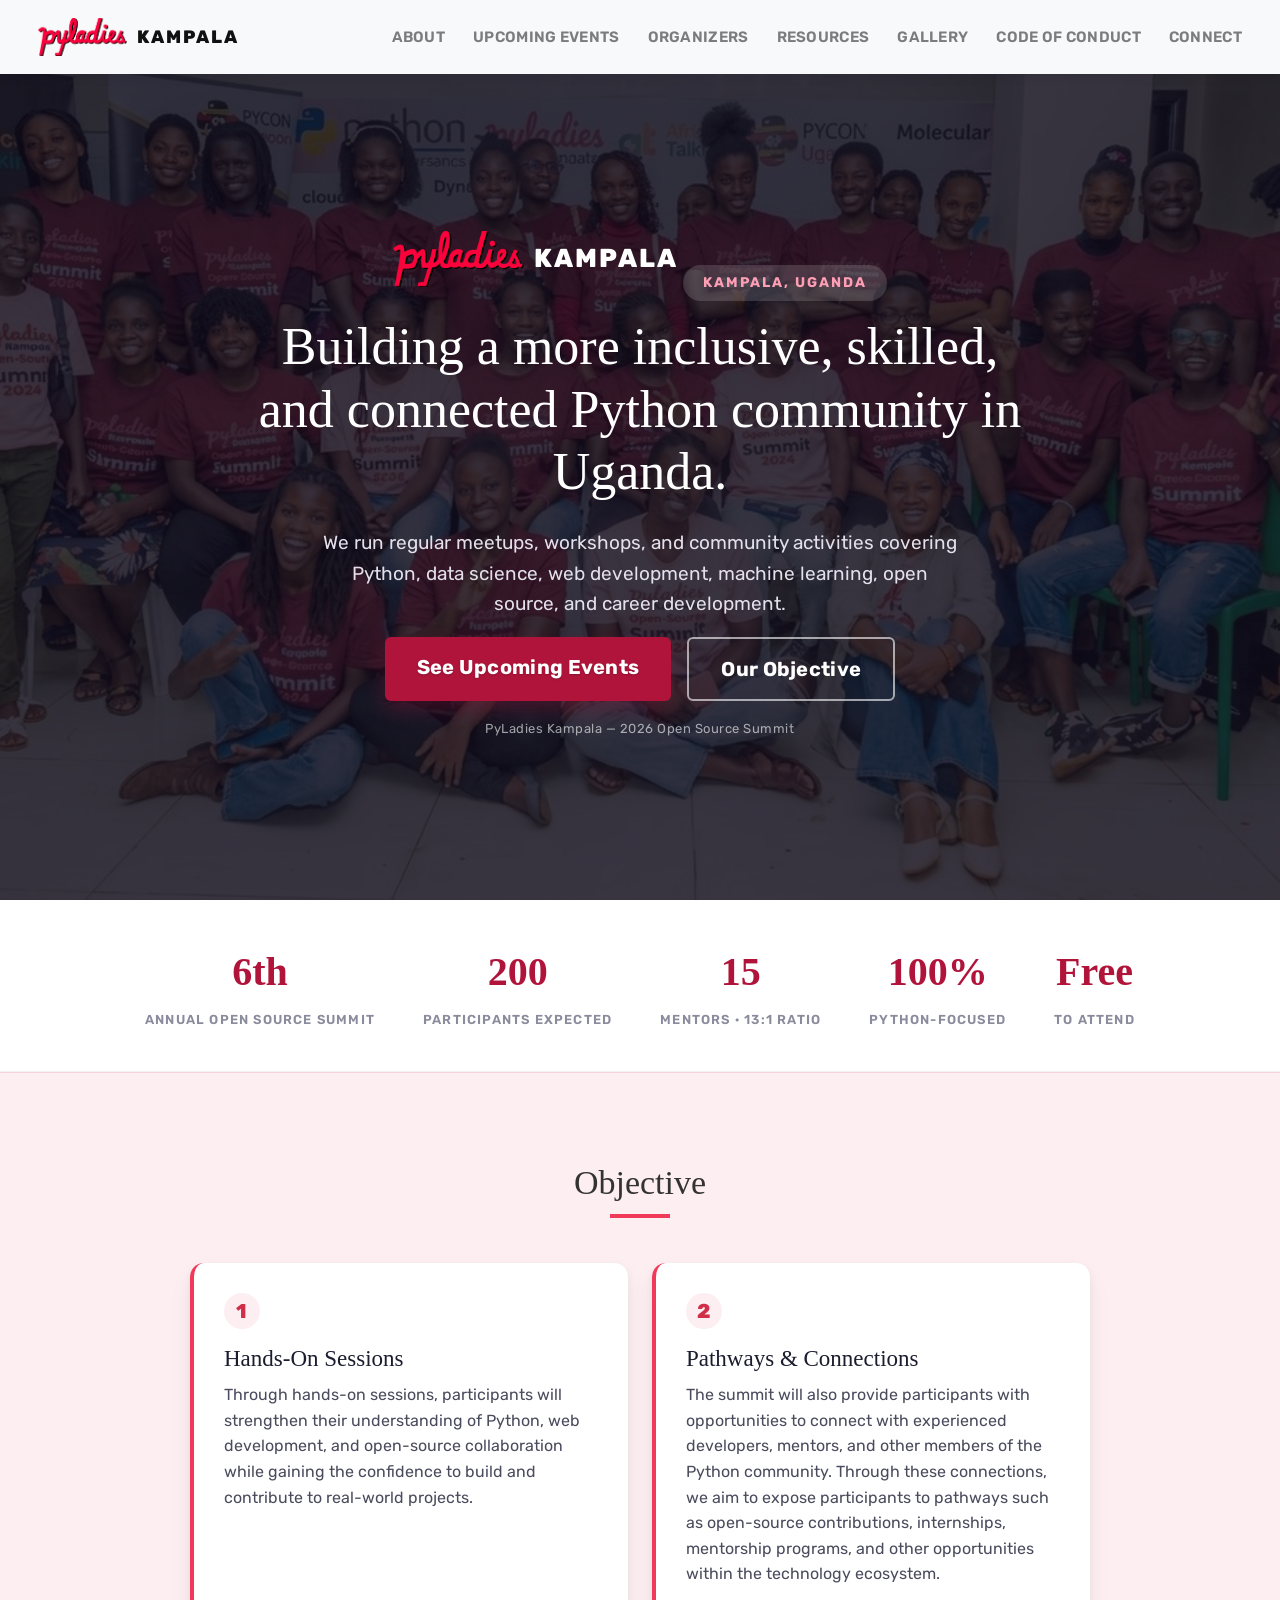
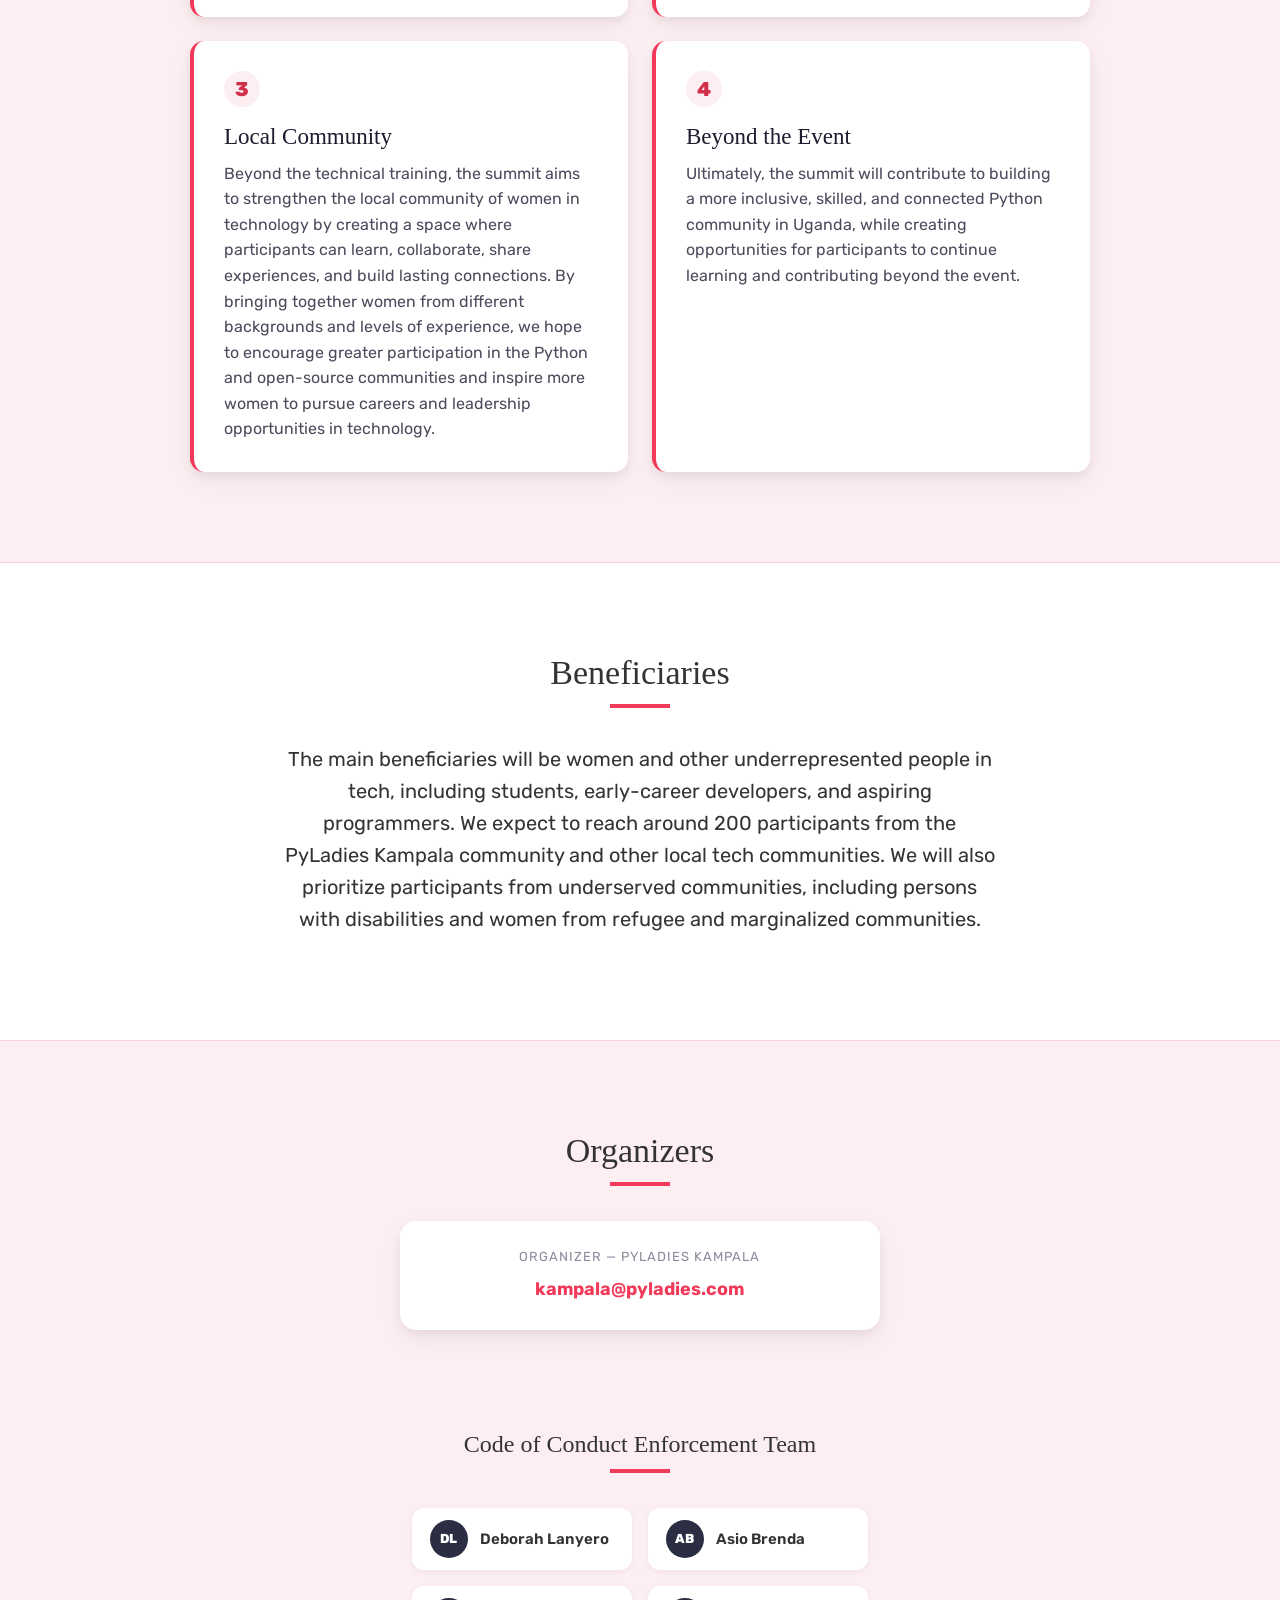
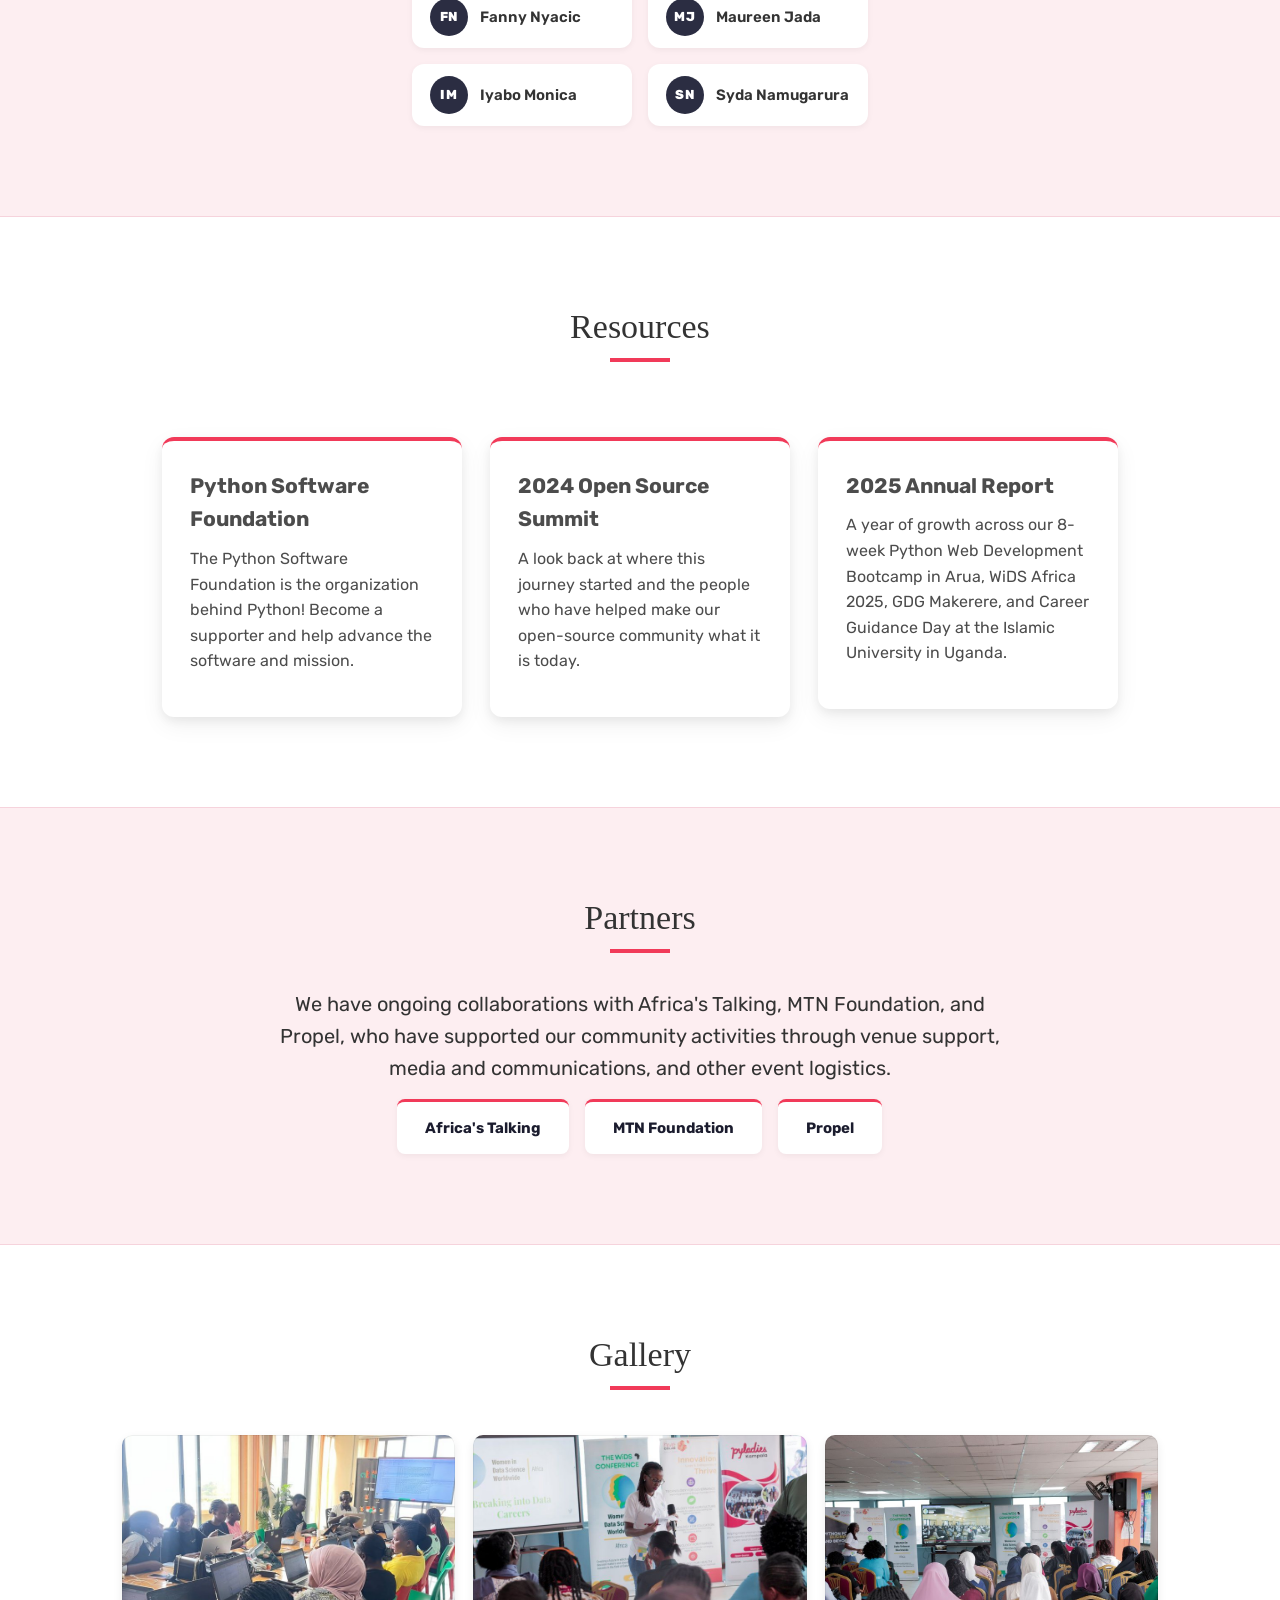
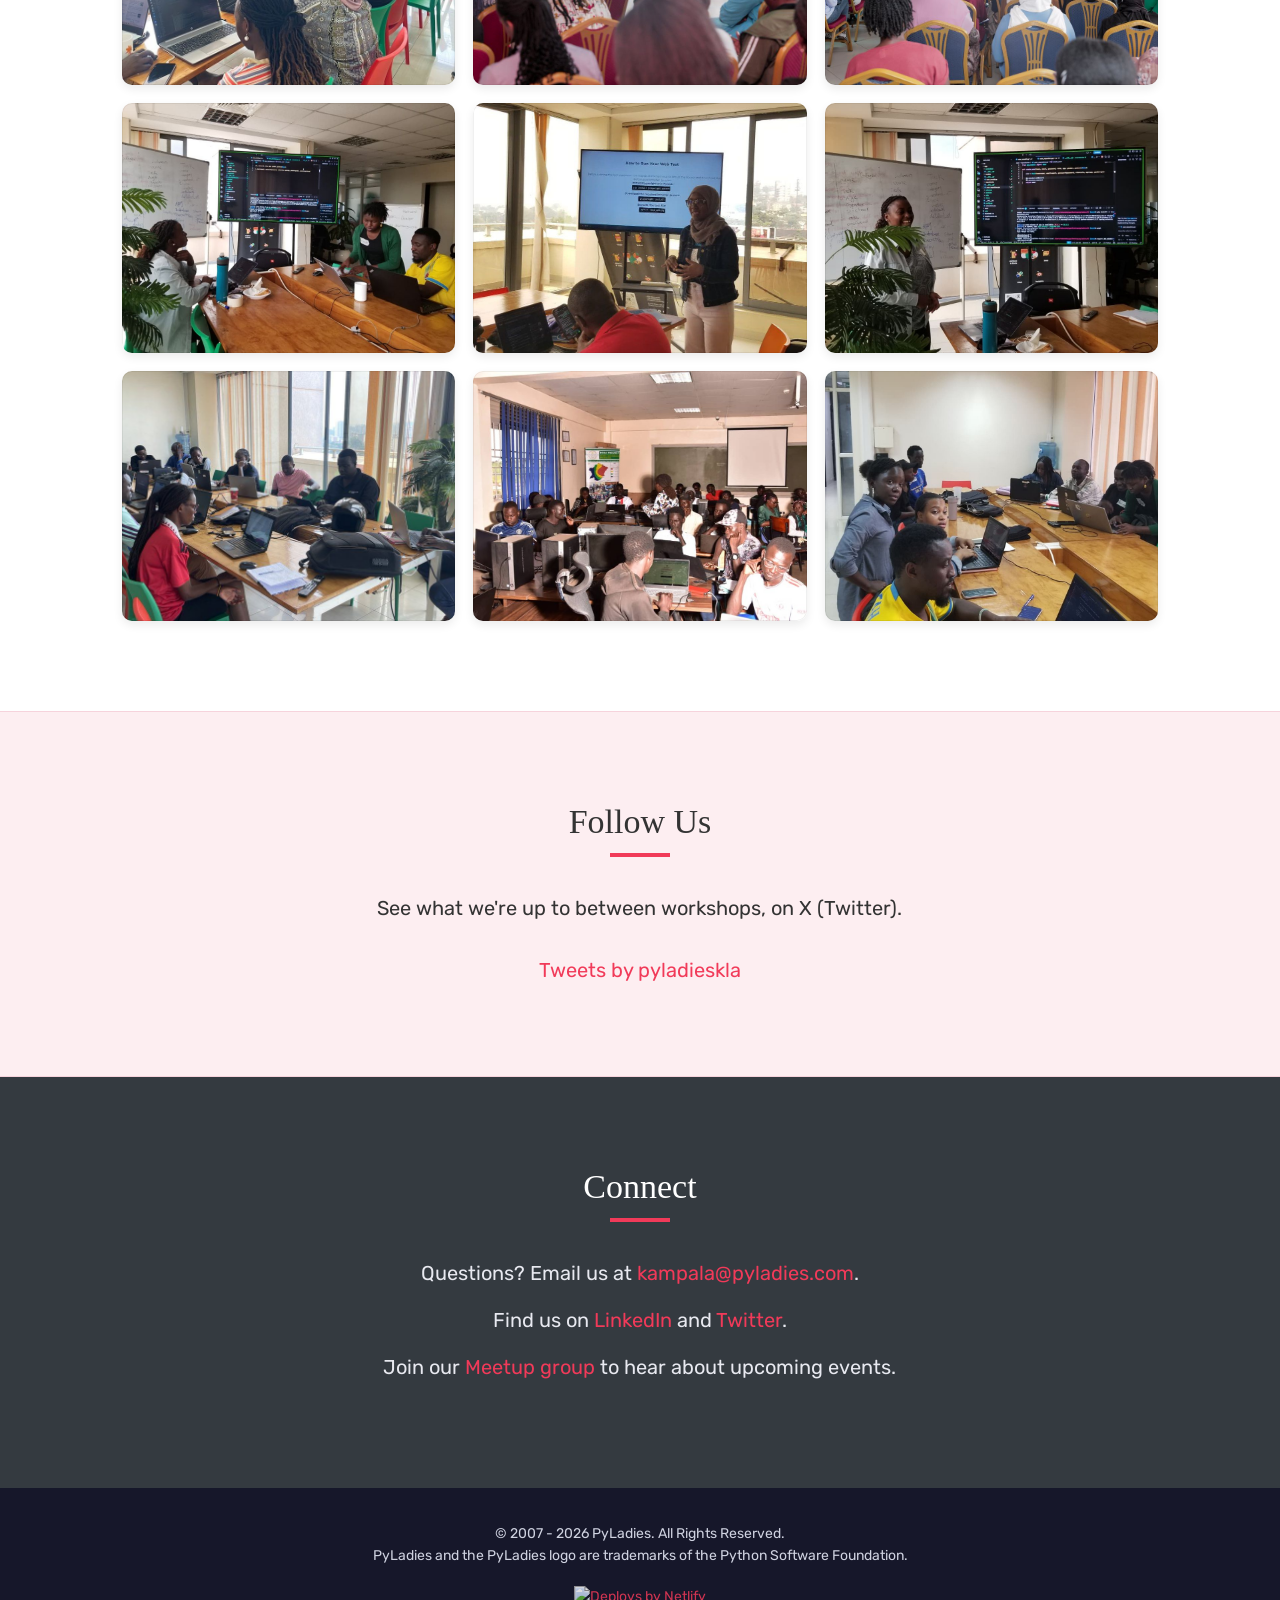
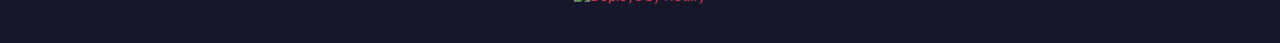
==== index.html @ 70114965 "Initial Commit" ====
<!DOCTYPE html>
<html>
    <head>
        <title>PyLadies Kampala</title>
        <meta name="description" content="PyLadies Kampala">
        <link rel="icon" type="image/png" href="images/pyladies_logo.png">
        <meta charset="utf-8"/>
        <meta http-equiv="Content-Type" content="text/html; charset=utf-8"/>
        <link rel="stylesheet" href="https://maxcdn.bootstrapcdn.com/bootstrap/4.0.0/css/bootstrap.min.css" integrity="sha384-Gn5384xqQ1aoWXA+058RXPxPg6fy4IWvTNh0E263XmFcJlSAwiGgFAW/dAiS6JXm" crossorigin="anonymous">
        <link rel="stylesheet" type="text/css" href="style.css">
        <link href="https://fonts.googleapis.com/css?family=Old+Standard+TT|Rubik|Bitter" rel="stylesheet">
        <link rel="stylesheet" href="https://cdnjs.cloudflare.com/ajax/libs/font-awesome/4.7.0/css/font-awesome.min.css">
        <script>if (window.location.protocol != "https:" && window.location.host.indexOf('pyladies.com') > -1) {
            window.location.protocol = "https";
        }</script>
        <meta name="viewport" content="width=device-width, initial-scale=1.0"/>
    </head>
    <body>
        <nav class="navbar navbar-expand-lg navbar-light bg-light navbar-fixed-top">
            <a class="navbar-brand logo-lockup" href="index.html">
                <img src="images/pyladies_logo.png" alt="PyLadies Logo" class="nav-logo">
                <span class="logo-city">Kampala</span>
            </a>
            <button class="navbar-toggler" type="button" data-toggle="collapse" data-target="#navbarSupportedContent" aria-controls="navbarSupportedContent" aria-expanded="false" aria-label="Toggle navigation">
            <span class="navbar-toggler-icon"></span>
            </button>

            <div class="collapse navbar-collapse" id="navbarSupportedContent">
                <ul class="navbar-nav ml-auto">
                    <li class="nav-item">
                        <a class="nav-link" href="#about">About</a>
                    </li>
                    <li class="nav-item">
                        <a class="nav-link" href="events.html">Upcoming Events</a>
                    </li>
                    <li class="nav-item">
                        <a class="nav-link" href="#organizers">Organizers</a>
                    </li>
                    <li class="nav-item">
                        <a class="nav-link" href="#resources">Resources</a>
                    </li>
                    <li class="nav-item">
                        <a class="nav-link" href="#gallery">Gallery</a>
                    </li>
                    <li class="nav-item">
                        <a class="nav-link" href="code-of-conduct.html">Code of Conduct</a>
                    </li>
                    <li class="nav-item">
                        <a class="nav-link" href="#contact">Connect</a>
                    </li>
                </ul>
            </div>
        </nav>

        <!-- HERO: full-bleed 2024 Summit photo, fills the viewport so it's seen before the next section -->
        <div class="hero hero-photo" id="pyladies">
            <div class="hero-overlay"></div>
            <div class="container-fluid">
                <div class="col-sm-12 col-md-10 offset-md-1">
                    <span class="logo-lockup" style="justify-content:center;">
                        <img src="images/pyladies_logo.png" alt="PyLadies Logo" class="hero-logo">
                        <span class="logo-city">Kampala</span>
                    </span>
                    <p class="eyebrow">Kampala, Uganda</p>
                    <h1>Building a more inclusive, skilled, and connected Python community in Uganda.</h1>
                    <p>
                        We run regular meetups, workshops, and community activities covering
                        Python, data science, web development, machine learning, open source,
                        and career development.
                    </p>
                    <div class="hero-actions">
                        <a href="events.html" class="btn-link-primary">See Upcoming Events</a>
                        <a href="#about" class="btn-link-outline on-dark">Our Objective</a>
                    </div>
                    <p class="hero-caption">PyLadies Kampala &mdash; 2026 Open Source Summit</p>
                </div>
            </div>
        </div>

        <div class="stat-strip reveal">
            <div class="col-sm-12 col-md-10 offset-md-1">
                <div class="stat-strip-inner">
                    <div class="stat-item">
                        <span class="stat-number">6th</span>
                        <span class="stat-label">Annual Open Source Summit</span>
                    </div>
                    <div class="stat-item">
                        <span class="stat-number">200</span>
                        <span class="stat-label">Participants Expected</span>
                    </div>
                    <div class="stat-item">
                        <span class="stat-number">15</span>
                        <span class="stat-label">Mentors &middot; 13:1 Ratio</span>
                    </div>
                    <div class="stat-item">
                        <span class="stat-number">100%</span>
                        <span class="stat-label">Python-Focused</span>
                    </div>
                    <div class="stat-item">
                        <span class="stat-number">Free</span>
                        <span class="stat-label">To Attend</span>
                    </div>
                </div>
            </div>
        </div>

        <div class="section bg-tint reveal" id="about">
            <div class="col-sm-12 col-md-10 offset-md-1 text-center">
                <h4>Objective</h4>
                <div class="pillar-grid">
                    <div class="pillar">
                        <span class="pillar-index">1</span>
                        <h5>Hands-On Sessions</h5>
                        <p>
                            Through hands-on sessions, participants will strengthen their
                            understanding of Python, web development, and open-source
                            collaboration while gaining the confidence to build and contribute
                            to real-world projects.
                        </p>
                    </div>
                    <div class="pillar">
                        <span class="pillar-index">2</span>
                        <h5>Pathways &amp; Connections</h5>
                        <p>
                            The summit will also provide participants with opportunities to
                            connect with experienced developers, mentors, and other members of
                            the Python community. Through these connections, we aim to expose
                            participants to pathways such as open-source contributions,
                            internships, mentorship programs, and other opportunities within the
                            technology ecosystem.
                        </p>
                    </div>
                    <div class="pillar">
                        <span class="pillar-index">3</span>
                        <h5>Local Community</h5>
                        <p>
                            Beyond the technical training, the summit aims to strengthen the
                            local community of women in technology by creating a space where
                            participants can learn, collaborate, share experiences, and build
                            lasting connections. By bringing together women from different
                            backgrounds and levels of experience, we hope to encourage greater
                            participation in the Python and open-source communities and inspire
                            more women to pursue careers and leadership opportunities in
                            technology.
                        </p>
                    </div>
                    <div class="pillar">
                        <span class="pillar-index">4</span>
                        <h5>Beyond the Event</h5>
                        <p>
                            Ultimately, the summit will contribute to building a more
                            inclusive, skilled, and connected Python community in Uganda, while
                            creating opportunities for participants to continue learning and
                            contributing beyond the event.
                        </p>
                    </div>
                </div>
            </div>
        </div>

        <div class="section bg-white reveal" id="beneficiaries">
            <div class="col-sm-12 col-md-10 offset-md-1 text-center">
                <h4>Beneficiaries</h4>
                <div class="measure">
                    <p>
                        The main beneficiaries will be women and other underrepresented people in
                        tech, including students, early-career developers, and aspiring
                        programmers. We expect to reach around 200 participants from the PyLadies
                        Kampala community and other local tech communities. We will also
                        prioritize participants from underserved communities, including persons
                        with disabilities and women from refugee and marginalized communities.
                    </p>
                </div>
            </div>
        </div>

        <div class="section bg-tint reveal" id="organizers">
            <div class="col-sm-12 col-md-10 offset-md-1 text-center">
                <h4>Organizers</h4>

                <div class="organizer-spotlight organizer-spotlight-simple">
                    <div>
                        <p class="org-role">Organizer &mdash; PyLadies Kampala</p>
                        <p class="org-contact"><a href="mailto:kampala@pyladies.com">kampala@pyladies.com</a></p>
                    </div>
                </div>

                <h4 class="team-heading">Code of Conduct Enforcement Team</h4>
                <div class="team-grid">
                    <div class="team-chip"><span class="avatar-circle">DL</span> Deborah Lanyero</div>
                    <div class="team-chip"><span class="avatar-circle">AB</span> Asio Brenda</div>
                    <div class="team-chip"><span class="avatar-circle">FN</span> Fanny Nyacic</div>
                    <div class="team-chip"><span class="avatar-circle">MJ</span> Maureen Jada</div>
                    <div class="team-chip"><span class="avatar-circle">IM</span> Iyabo Monica</div>
                    <div class="team-chip"><span class="avatar-circle">SN</span> Syda Namugarura</div>
                </div>
            </div>
        </div>

        <div class="section bg-white reveal" id="resources">
            <div class="col-sm-12 col-md-10 offset-md-1 text-center">
                <h4>Resources</h4>
                <div class="resource-container">
                    <a href="https://www.python.org/psf/" target="_blank" class="resource-link">
                        <div class="resource">
                            <p class="resource-title">Python Software Foundation</p>
                            <p>
                                The Python Software Foundation is the organization behind Python!
                                Become a supporter and help advance the software and mission.
                            </p>
                        </div>
                    </a>
                    <a href="https://medium.com/@asiobrenda01/pyladies-kampala-annual-report-2024-d991b82a5409" target="_blank" class="resource-link">
                        <div class="resource">
                            <p class="resource-title">2024 Open Source Summit</p>
                            <p>
                                A look back at where this journey started and the people who
                                have helped make our open-source community what it is today.
                            </p>
                        </div>
                    </a>
                    <a href="https://medium.com/@asiobrenda01/pyladies-kampala-annual-report-2025-c7135351f111" target="_blank" class="resource-link">
                        <div class="resource">
                            <p class="resource-title">2025 Annual Report</p>
                            <p>
                                A year of growth across our 8-week Python Web Development
                                Bootcamp in Arua, WiDS Africa 2025, GDG Makerere, and Career
                                Guidance Day at the Islamic University in Uganda.
                            </p>
                        </div>
                    </a>
                </div>
            </div>
        </div>

        <div class="section bg-tint reveal" id="partners">
            <div class="col-sm-12 col-md-10 offset-md-1 text-center">
                <h4>Partners</h4>
                <div class="measure">
                    <p>
                        We have ongoing collaborations with Africa's Talking, MTN Foundation,
                        and Propel, who have supported our community activities through venue
                        support, media and communications, and other event logistics.
                    </p>
                </div>
                <div class="team-grid">
                    <div class="team-chip partner-chip">Africa's Talking</div>
                    <div class="team-chip partner-chip">MTN Foundation</div>
                    <div class="team-chip partner-chip">Propel</div>
                </div>
            </div>
        </div>

        <div class="section bg-white reveal" id="gallery">
            <div class="col-sm-12 col-md-10 offset-md-1 text-center">
                <h4>Gallery</h4>
                <div class="photo-grid">
                    <a class="photo-grid-item" href="images/gallery/gallery-01.jpg" target="_blank">
                        <img src="images/gallery/gallery-01.jpg" alt="PyLadies Kampala members coding together at a summit table" loading="lazy">
                    </a>
                    <a class="photo-grid-item" href="images/gallery/gallery-08.jpg" target="_blank">
                        <img src="images/gallery/gallery-08.jpg" alt="A PyLadies Kampala speaker presenting at the Women in Data Science (WiDS) conference" loading="lazy">
                    </a>
                    <a class="photo-grid-item" href="images/gallery/gallery-06.jpg" target="_blank">
                        <img src="images/gallery/gallery-06.jpg" alt="PyLadies Kampala members at a conference session, PyCon Uganda banner visible" loading="lazy">
                    </a>
                    <a class="photo-grid-item" href="images/gallery/gallery-03.jpg" target="_blank">
                        <img src="images/gallery/gallery-03.jpg" alt="A mentor guiding participants through a coding session" loading="lazy">
                    </a>
                    <a class="photo-grid-item" href="images/gallery/gallery-07.jpg" target="_blank">
                        <img src="images/gallery/gallery-07.jpg" alt="A facilitator presenting a web testing tutorial" loading="lazy">
                    </a>
                    <a class="photo-grid-item" href="images/gallery/gallery-04.jpg" target="_blank">
                        <img src="images/gallery/gallery-04.jpg" alt="A speaker presenting to a summit group, Africa's Talking banner visible" loading="lazy">
                    </a>
                    <a class="photo-grid-item" href="images/gallery/gallery-02.jpg" target="_blank">
                        <img src="images/gallery/gallery-02.jpg" alt="PyLadies Kampala members and mentors around a laptop discussion table" loading="lazy">
                    </a>
                    <a class="photo-grid-item" href="images/gallery/gallery-09.jpg" target="_blank">
                        <img src="images/gallery/gallery-09.jpg" alt="Participants at computer workstations during a training session" loading="lazy">
                    </a>
                    <a class="photo-grid-item" href="images/gallery/gallery-05.jpg" target="_blank">
                        <img src="images/gallery/gallery-05.jpg" alt="PyLadies Kampala members working together in a training room" loading="lazy">
                    </a>
                </div>
            </div>
        </div>

        <div class="section bg-tint reveal" id="follow">
            <div class="col-sm-12 col-md-10 offset-md-1 text-center">
                <h4>Follow Us</h4>
                <div class="measure">
                    <p>See what we're up to between workshops, on X (Twitter).</p>
                </div>
                <div class="twitter-embed">
                    <a class="twitter-timeline" data-height="500" data-theme="light" data-chrome="noheader nofooter noborders transparent" href="https://twitter.com/pyladieskla?ref_src=twsrc%5Etfw">Tweets by pyladieskla</a>
                    <script async src="https://platform.twitter.com/widgets.js" charset="utf-8"></script>
                </div>
            </div>
        </div>

        <div class="section bg-dark reveal" id="contact">
            <div class="col-sm-12 col-md-10 offset-md-1 text-center">
                <h4>Connect</h4>
                <p>
                    Questions? Email us at
                    <a href="mailto:kampala@pyladies.com">kampala@pyladies.com</a>.
                </p>
                <p>
                    Find us on <a href="https://www.linkedin.com/company/pyladies-kampala/" target="_blank">LinkedIn</a>
                    and <a href="https://twitter.com/pyladieskla" target="_blank">Twitter</a>.
                </p>
                <p>
                    Join our <a href="http://www.meetup.com/pyladieskampala" target="_blank">Meetup group</a>
                    to hear about upcoming events.
                </p>
            </div>
        </div>

        <footer class="site-footer">
            <p>
                &copy; 2007 - 2026 PyLadies. All Rights Reserved.<br>
                PyLadies and the PyLadies logo are trademarks of the Python Software Foundation.
            </p>
            <p class="netlify-badge">
                <a href="https://www.netlify.com"><img src="https://www.netlify.com/img/global/badges/netlify-light.svg" alt="Deploys by Netlify" width="100" height="35"></a>
            </p>
        </footer>

        <button id="back-to-top" class="back-to-top" aria-label="Back to top" type="button">
            <svg viewBox="0 0 24 24" fill="none" stroke="currentColor" stroke-width="2.5" stroke-linecap="round" stroke-linejoin="round"><path d="M12 19V5M5 12l7-7 7 7"/></svg>
        </button>
    </body>
    <script src="https://code.jquery.com/jquery-3.3.1.slim.min.js" integrity="sha384-q8i/X+965DzO0rT7abK41JStQIAqVgRVzpbzo5smXKp4YfRvH+8abtTE1Pi6jizo" crossorigin="anonymous"></script>
    <script src="https://stackpath.bootstrapcdn.com/bootstrap/4.1.3/js/bootstrap.min.js" integrity="sha384-ChfqqxuZUCnJSK3+MXmPNIyE6ZbWh2IMqE241rYiqJxyMiZ6OW/JmZQ5stwEULTy" crossorigin="anonymous"></script>
    <script>
        if ('IntersectionObserver' in window) {
            var observer = new IntersectionObserver(function (entries) {
                entries.forEach(function (entry) {
                    if (entry.isIntersecting) {
                        entry.target.classList.add('is-visible');
                        observer.unobserve(entry.target);
                    }
                });
            }, { threshold: 0.15 });
            document.querySelectorAll('.reveal').forEach(function (el) {
                observer.observe(el);
            });
        } else {
            document.querySelectorAll('.reveal').forEach(function (el) {
                el.classList.add('is-visible');
            });
        }

        // Hero starts dark (focus on the words), then brightens as you scroll
        // through it, revealing the photo before the next section takes over.
        (function () {
            var hero = document.querySelector('.hero-photo');
            var overlay = document.querySelector('.hero-overlay');
            if (!hero || !overlay) return;
            var MAX_ALPHA = 0.82;
            var MIN_ALPHA = 0.35;
            var ticking = false;
            function update() {
                var heroHeight = hero.offsetHeight;
                // The photo (background-attachment: fixed) stays visible for
                // the whole time this section is in the viewport - i.e. the
                // full scroll from 0 to heroHeight. Brighten continuously
                // across that entire range, so it's still darkening/focused
                // while the words scroll past, and fully bright by the
                // moment the next section covers it.
                var progress = Math.min(Math.max(window.scrollY / heroHeight, 0), 1);
                var alpha = MAX_ALPHA - progress * (MAX_ALPHA - MIN_ALPHA);
                overlay.style.backgroundColor = 'rgba(15,10,26,' + alpha + ')';
                ticking = false;
            }
            window.addEventListener('scroll', function () {
                if (!ticking) {
                    window.requestAnimationFrame(update);
                    ticking = true;
                }
            }, { passive: true });
            update();
        })();

        // Back to top button - appears after scrolling past one screen height
        (function () {
            var btn = document.getElementById('back-to-top');
            if (!btn) return;
            var ticking = false;
            function update() {
                if (window.scrollY > window.innerHeight * 0.6) {
                    btn.classList.add('is-visible');
                } else {
                    btn.classList.remove('is-visible');
                }
                ticking = false;
            }
            window.addEventListener('scroll', function () {
                if (!ticking) {
                    window.requestAnimationFrame(update);
                    ticking = true;
                }
            }, { passive: true });
            btn.addEventListener('click', function () {
                window.scrollTo({ top: 0, behavior: 'smooth' });
            });
            update();
        })();
    </script>
</html>
---- style.css ----
@charset "UTF-8";

*{
	margin:0;
	padding:0;
	border:0;
	box-sizing: border-box;
}

body{
	background-color: #fff;
	color: #333;
	font-family: 'Rubik', sans-serif;
	font-size: 20px;
	line-height: 1.6;
	padding-top: 70px;
	-webkit-font-smoothing: antialiased;
}

a, a:visited {
	color: #f13a59;
	text-decoration: none;
}

a:hover {
	text-decoration: underline;
}

h1, h2, h3, h4, h5, h6 {
	margin: 0 0 25px 0;
	font-family: 'Old Standard TT', serif;
	line-height: 1.2;
}

h1 {
	font-size: 52px;
}

h4 {
	font-size: 34px;
	position: relative;
	display: inline-block;
	padding-bottom: 14px;
	margin-bottom: 35px;
}

/* pink accent underline beneath every section heading */
h4::after {
	content: "";
	position: absolute;
	left: 50%;
	bottom: 0;
	transform: translateX(-50%);
	width: 60px;
	height: 4px;
	background-color: #f13a59;
}

.row {
	margin-top: 0;
	margin-bottom: 0;
}

p {
	margin-bottom: 15px;
}

.measure {
	max-width: 720px;
	margin-left: auto;
	margin-right: auto;
}

/* --- logo lockup ------------- */
.logo-lockup {
	display: inline-flex;
	align-items: center;
	gap: 10px;
}

.logo-city {
	font-family: 'Rubik', sans-serif;
	font-weight: 800;
	letter-spacing: 2px;
	text-transform: uppercase;
	color: #111;
}

.nav-logo {
	height: 38px;
	width: auto;
}

.navbar .logo-city {
	font-size: 18px;
	color: #111;
}

.hero-logo {
	height: 56px;
	width: auto;
}

.hero .logo-city {
	font-size: 26px;
	color: #111;
}

/* --- navbar ------------- */

.navbar {
	position: fixed;
	top: 0;
	width: 100%;
	z-index: 10;
	box-shadow: 0 2px 12px rgba(0,0,0,0.08);
}

nav.navbar {
	background-color: #ffffff;
	padding: 10px 24px;
}

.navbar a {
	font-size: 15px;
	font-weight: 600;
	letter-spacing: 0.3px;
	color: #4a4b5c;
	text-transform: uppercase;
	padding: 8px 14px !important;
	transition: color 0.15s ease;
}

.navbar a:hover {
	color: #f13a59;
	text-decoration: none;
}

.navbar-toggler {
	border-color: rgba(0,0,0,0.15);
}

.navbar-toggler-icon {
	background-image: url("data:image/svg+xml,%3csvg xmlns='http://www.w3.org/2000/svg' viewBox='0 0 30 30'%3e%3cpath stroke='rgba(20,20,30,0.8)' stroke-width='2' stroke-linecap='round' stroke-miterlimit='10' d='M4 7h22M4 15h22M4 23h22'/%3e%3c/svg%3e");
}

.nav-item:hover {
	cursor: pointer;
}

/* --- section rhythm ------------- */
.section {
	padding-top: 90px;
	padding-bottom: 90px;
}

.bg-white   { background-color: #ffffff; }
.bg-tint    { background-color: #fdeef1; border-top: 1px solid #f6d3dc; border-bottom: 1px solid #f6d3dc; }
.bg-soft    { background-color: #f6f6fb; border-top: 1px solid #ececf4; border-bottom: 1px solid #ececf4; }
.bg-dark    { background-color: #2B2D42; color: #e8e9f0; }
.bg-dark h4 { color: #ffffff; }

/* legacy alias kept for existing markup */
.pink { background-color: #fdeef1; border-top: 1px solid #f6d3dc; border-bottom: 1px solid #f6d3dc; }

/* --- hero: base (light) variant, used by events.html --- */
.hero {
	position: relative;
	min-height: 460px;
	display: flex;
	align-items: center;
	background-color: #fdeef1;
	border-bottom: 1px solid #f6d3dc;
	color: #1b1c2e;
	padding: 56px 0 40px;
	text-align: center;
}

.hero .logo-city { color: #111; }

.hero p {
	color: #4a4b5c;
	font-size: 19px;
	max-width: 640px;
	margin-left: auto;
	margin-right: auto;
}

.hero h1 {
	color: #111;
	max-width: 780px;
	margin-left: auto;
	margin-right: auto;
}

/* eyebrow rendered as a pill badge, with room to breathe below the logo */
.hero .eyebrow {
	display: inline-block;
	text-transform: uppercase;
	letter-spacing: 2px;
	font-size: 14px;
	font-weight: 700;
	padding: 7px 20px;
	border-radius: 999px;
	background: rgba(241,58,89,0.1);
	color: #d12e4a;
	margin-top: 24px;
	margin-bottom: 15px;
}

.hero .hero-caption {
	margin-top: 18px;
	font-size: 13px;
	letter-spacing: 0.5px;
	color: #8a8b9c;
}

/* --- hero: full-bleed photo variant, used by index.html only --- */
.hero-photo {
	/* the fixed nav adds 70px above via body's padding-top, so a plain
	   100vh here pushes the hero's own bottom 70px past one screen's worth
	   of scroll - subtract it so hero + nav together equal exactly 100vh */
	min-height: calc(100vh - 70px);
	background-color: #1b1c2e;
	background-image: url('images/summit-2024.jpg');
	background-size: cover;
	background-position: center 28%;
	/* fixed: the photo stays visually anchored while the text scrolls over
	   it, instead of the whole hero moving as one slab. It only disappears
	   once this box has fully scrolled past - right when the next section
	   takes over. (Falls back to normal scroll on iOS Safari, which doesn't
	   support fixed backgrounds - degrades gracefully either way.) */
	background-attachment: fixed;
	color: #fff;
	border-bottom: none;
}

/* Safety net for short viewports (laptops with browser chrome, landscape
   phones, etc.) - the hero's content + padding can otherwise add up to
   more than 100vh, growing the box past the viewport and pushing the CTA
   buttons below the fold where they're unreachable without scrolling. */
@media (max-height: 800px) {
	.hero-photo {
		padding-top: 20px;
		padding-bottom: 10px;
	}

	.hero-photo h1 {
		font-size: 36px;
		margin-bottom: 14px;
	}

	.hero-photo .eyebrow {
		margin-top: 14px;
		margin-bottom: 10px;
	}

	.hero-photo p {
		font-size: 16px;
		margin-bottom: 8px;
	}

	.hero-photo .hero-actions {
		margin-top: 12px;
	}

	.hero-photo .hero-caption {
		margin-top: 10px;
	}
}

/* real element (not ::before) so scroll JS can animate its darkness */
.hero-overlay {
	position: absolute;
	inset: 0;
	background-color: rgba(15,10,26,0.82);
	transition: background-color 0.1s linear;
}

.hero-photo > .container-fluid {
	position: relative;
	z-index: 1;
}

.hero-photo .logo-city { color: #fff; }
.hero-photo h1 { color: #fff; }
.hero-photo p { color: #e3e0ec; }

.hero-photo .eyebrow {
	background: rgba(255,255,255,0.15);
	color: #ff9fb6;
}

.hero-photo .hero-caption {
	color: rgba(255,255,255,0.6);
}

.hero-photo-frame {
	width: 100%;
	max-width: 480px;
	margin: 0 auto;
	border-radius: 16px;
	overflow: hidden;
	box-shadow: 0 20px 45px rgba(27,28,46,0.18);
	border: 4px solid #ffffff;
}

.hero-photo-frame img {
	display: block;
	width: 100%;
	height: auto;
}

.hero-actions {
	display: flex;
	flex-wrap: wrap;
	gap: 16px;
	justify-content: center;
	margin-top: 18px;
}

@media (max-width: 700px) {
	.hero-photo {
		background-position: center 20%;
	}
}

/* --- links & buttons ------------- */
.btn-link-primary, .btn-link-outline {
	display: inline-block;
	padding: 14px 32px;
	font-weight: 700;
	border-radius: 6px;
	transition: transform 0.15s ease, box-shadow 0.15s ease, background-color 0.15s ease;
	letter-spacing: 0.3px;
}

/* :visited is included explicitly everywhere below - a plain ".btn-link-*"
   class rule loses to the global "a:visited { color }" rule once a link has
   been visited, since a:visited (element + pseudo-class) out-specifies a
   single class selector. Without this, buttons silently turn pink-on-pink
   after being clicked once. */
.btn-link-primary,
.btn-link-primary:visited {
	background-color: #b0143a;
	color: #ffffff;
	text-shadow: 0 1px 2px rgba(0,0,0,0.2);
	box-shadow: 0 8px 20px rgba(176,20,58,0.3);
}

.btn-link-primary:hover,
.btn-link-primary:visited:hover {
	background-color: #8f0f30;
	color: #fff;
	text-decoration: none;
	transform: translateY(-2px);
	box-shadow: 0 12px 24px rgba(176,20,58,0.4);
}

.btn-link-outline,
.btn-link-outline:visited {
	background-color: transparent;
	color: #1b1c2e;
	border: 2px solid #1b1c2e !important;
}

.btn-link-outline:hover,
.btn-link-outline:visited:hover {
	background-color: #1b1c2e;
	color: #fff;
	text-decoration: none;
	transform: translateY(-2px);
}

/* variant for use on dark section backgrounds */
.btn-link-outline.on-dark,
.btn-link-outline.on-dark:visited {
	color: #fff;
	border-color: rgba(255,255,255,0.6) !important;
}

.btn-link-outline.on-dark:hover,
.btn-link-outline.on-dark:visited:hover {
	background-color: rgba(255,255,255,0.12);
	color: #fff;
}

/* --- plain lists (organizers, who can attend, etc.) --- */
.plain-list {
	list-style: none;
	display: inline-block;
	text-align: left;
	margin: 0 auto 15px;
}

.plain-list li {
	margin-bottom: 8px;
	padding-left: 22px;
	position: relative;
}

.plain-list li::before {
	content: "";
	position: absolute;
	left: 0;
	top: 12px;
	width: 8px;
	height: 8px;
	background-color: #f13a59;
	border-radius: 50%;
}

.team-heading {
	font-size: 24px;
	margin-top: 45px;
}

/* --- objective pillar grid ----------- */
.pillar-grid {
	display: grid;
	grid-template-columns: 1fr;
	gap: 24px;
	margin-top: 10px;
	text-align: left;
	max-width: 900px;
	margin-left: auto;
	margin-right: auto;
}

@media (min-width: 700px) {
	.pillar-grid {
		grid-template-columns: 1fr 1fr;
	}
}

.pillar {
	background: #ffffff;
	border-radius: 14px;
	padding: 30px;
	box-shadow: 0 4px 10px rgba(0,0,0,0.05), 0 10px 24px rgba(0,0,0,0.05);
	border-left: 4px solid #f13a59;
}

.pillar-index {
	display: inline-flex;
	align-items: center;
	justify-content: center;
	width: 36px;
	height: 36px;
	border-radius: 50%;
	background: #fdeef1;
	color: #d12e4a;
	font-weight: 800;
	font-family: 'Rubik', sans-serif;
	margin-bottom: 16px;
}

.pillar h5 {
	font-family: 'Old Standard TT', serif;
	font-size: 23px;
	margin-bottom: 10px;
	color: #1b1c2e;
}

.pillar p {
	color: #4a4b5c;
	font-size: 16px;
	margin-bottom: 0;
}

/* --- organizer spotlight & team grid ----------- */
.avatar-circle {
	flex: 0 0 auto;
	width: 60px;
	height: 60px;
	border-radius: 50%;
	background: #f13a59;
	color: #fff;
	display: flex;
	align-items: center;
	justify-content: center;
	font-weight: 800;
	font-size: 20px;
	letter-spacing: 0.5px;
}

.organizer-spotlight {
	display: flex;
	align-items: center;
	gap: 22px;
	background: #ffffff;
	border-radius: 16px;
	padding: 26px 30px;
	max-width: 480px;
	margin: 0 auto 55px;
	box-shadow: 0 4px 10px rgba(0,0,0,0.05), 0 10px 24px rgba(0,0,0,0.05);
	text-align: left;
}

.organizer-spotlight .org-role {
	font-size: 13px;
	color: #8a8b9c;
	text-transform: uppercase;
	letter-spacing: 1px;
	margin-bottom: 4px;
}

.organizer-spotlight .org-name {
	font-weight: 800;
	font-size: 21px;
	color: #1b1c2e;
	margin-bottom: 4px;
}

.organizer-spotlight .org-contact {
	font-size: 15px;
	margin-bottom: 0;
}

/* role + email only, no name/avatar */
.organizer-spotlight-simple {
	justify-content: center;
	text-align: center;
}

.organizer-spotlight-simple .org-role {
	margin-bottom: 8px;
}

.organizer-spotlight-simple .org-contact {
	font-size: 18px;
	font-weight: 700;
}

.team-grid {
	display: flex;
	flex-wrap: wrap;
	justify-content: center;
	gap: 16px;
	max-width: 680px;
	margin: 0 auto;
}

.team-chip {
	display: flex;
	align-items: center;
	gap: 12px;
	background: #ffffff;
	border-radius: 12px;
	padding: 12px 18px;
	width: 220px;
	box-shadow: 0 2px 6px rgba(0,0,0,0.05);
	text-align: left;
	font-size: 15px;
	font-weight: 600;
	color: #333;
	transition: transform 0.15s ease, box-shadow 0.15s ease;
}

.team-chip:hover {
	transform: translateY(-3px);
	box-shadow: 0 8px 18px rgba(0,0,0,0.1);
}

.team-chip .avatar-circle {
	width: 38px;
	height: 38px;
	font-size: 13px;
	background: #2B2D42;
}

/* --- partner chips ----------- */
.partner-chip {
	justify-content: center;
	font-weight: 700;
	color: #1b1c2e;
	width: auto;
	padding: 14px 28px;
	border-top: 3px solid #f13a59;
	border-radius: 8px;
}

/* --- stat strip ----------- */
.stat-strip {
	background: #ffffff;
	border-bottom: 1px solid #f2f2f6;
}

.stat-strip-inner {
	display: flex;
	flex-wrap: wrap;
	justify-content: center;
	gap: 36px 48px;
	padding: 40px 0;
	text-align: center;
}

@media (max-width: 700px) {
	.stat-strip-inner {
		gap: 28px 32px;
	}

	.stat-number {
		font-size: 32px;
	}
}

.stat-item {
	display: flex;
	flex-direction: column;
	gap: 6px;
}

.stat-number {
	font-family: 'Old Standard TT', serif;
	font-size: 40px;
	font-weight: 700;
	color: #b0143a;
}

.stat-label {
	font-size: 13px;
	text-transform: uppercase;
	letter-spacing: 1.2px;
	color: #8a8b9c;
	font-weight: 600;
}

/* --- twitter embed ----------- */
.twitter-embed {
	max-width: 560px;
	margin: 30px auto 0;
}

/* --- photo gallery ----------- */
.photo-grid {
	display: grid;
	grid-template-columns: repeat(2, 1fr);
	gap: 14px;
	margin-top: 10px;
}

@media (min-width: 600px) {
	.photo-grid {
		grid-template-columns: repeat(3, 1fr);
		gap: 18px;
	}
}

.photo-grid-item {
	display: block;
	position: relative;
	border-radius: 10px;
	overflow: hidden;
	aspect-ratio: 4 / 3;
	box-shadow: 0 4px 10px rgba(0,0,0,0.08);
}

.photo-grid-item img {
	width: 100%;
	height: 100%;
	object-fit: cover;
	display: block;
	transition: transform 0.3s ease, filter 0.3s ease;
}

.photo-grid-item:hover img {
	transform: scale(1.06);
	filter: brightness(0.9);
}

.photo-grid-item::after {
	content: "";
	position: absolute;
	inset: 0;
	box-shadow: inset 0 0 0 1px rgba(0,0,0,0.06);
	border-radius: 10px;
	pointer-events: none;
}

/* --- resources / topic cards ----------- */
.resource-container {
	display: flex;
	justify-content: center;
	flex-direction: row;
	flex-wrap: wrap;
	width: 100%;
	margin-top: 40px;
	gap: 28px;
}

.resource-link p, .resource-link:hover {
	color: rgba(0,0,0,.7);
	text-decoration: none;
}

.resource {
	background: #ffffff;
	border-radius: 12px;
	padding: 28px;
	min-height: 190px;
	width: 300px;
	box-shadow: 0 4px 10px rgba(0,0,0,0.06), 0 8px 24px rgba(0,0,0,0.06);
	display: block;
	text-align: left;
	font-size: 16px;
	transition: transform 0.18s ease, box-shadow 0.18s ease;
	border-top: 4px solid #f13a59;
}

.resource:hover {
	transform: translateY(-6px);
	box-shadow: 0 14px 30px rgba(0,0,0,0.12);
}

.resource-title {
	font-size: 21px;
	color: #1b1c2e;
	font-weight: bold;
	margin-bottom: 10px;
}

/* --- event details grid ----------- */
.detail-grid {
	display: grid;
	grid-template-columns: 1fr;
	max-width: 640px;
	margin: 0 auto;
	background: #fff;
	border-radius: 16px;
	box-shadow: 0 4px 10px rgba(0,0,0,0.06), 0 12px 30px rgba(0,0,0,0.08);
	overflow: hidden;
}

@media (min-width: 600px) {
	.detail-grid {
		grid-template-columns: 1fr 1fr;
	}
}

.detail-item {
	display: flex;
	flex-direction: column;
	gap: 6px;
	text-align: left;
	padding: 24px 28px;
	border-left: 4px solid #f13a59;
	border-bottom: 1px solid #f2f2f6;
	transition: background-color 0.15s ease;
}

.detail-item:hover {
	background-color: #fdfafb;
}

@media (min-width: 600px) {
	.detail-item:nth-child(odd) {
		border-right: 1px solid #f2f2f6;
	}

	.detail-item:nth-last-child(-n+2) {
		border-bottom: none;
	}
}

.detail-item:last-child {
	border-bottom: none;
}

.detail-label {
	font-size: 12px;
	font-weight: 700;
	text-transform: uppercase;
	letter-spacing: 1.5px;
	color: #a7a8b8;
}

.detail-value {
	font-size: 20px;
	font-weight: 700;
	color: #1b1c2e;
}

/* --- footer ------------- */
.site-footer {
	width: 100%;
	color: #cfd2e0;
	text-align: center;
	font-size: 14px;
	padding: 35px 16px;
	background-color: #16172a;
}

.site-footer p {
	margin-bottom: 0;
}

.netlify-badge {
	margin-top: 18px;
	opacity: 0.85;
}

.netlify-badge img {
	vertical-align: middle;
}

/* --- scroll reveal (progressive enhancement; content visible without JS) --- */
.reveal {
	opacity: 0;
	transform: translateY(24px);
	transition: opacity 0.6s ease, transform 0.6s ease;
}

.reveal.is-visible {
	opacity: 1;
	transform: translateY(0);
}

@media (max-width: 500px) {
	body {
		font-size: 18px;
	}

	h1 {
		font-size: 34px;
	}

	h4 {
		font-size: 26px;
	}

	.section {
		padding-top: 60px;
		padding-bottom: 60px;
	}
}

/* --- back to top ----------- */
.back-to-top {
	position: fixed;
	right: 24px;
	bottom: 24px;
	z-index: 20;
	width: 48px;
	height: 48px;
	border-radius: 50%;
	background-color: #b0143a;
	color: #ffffff;
	display: flex;
	align-items: center;
	justify-content: center;
	box-shadow: 0 6px 16px rgba(0,0,0,0.25);
	cursor: pointer;
	opacity: 0;
	transform: translateY(12px);
	pointer-events: none;
	transition: opacity 0.25s ease, transform 0.25s ease, background-color 0.15s ease;
}

.back-to-top.is-visible {
	opacity: 1;
	transform: translateY(0);
	pointer-events: auto;
}

.back-to-top:hover {
	background-color: #8f0f30;
}

.back-to-top svg {
	width: 22px;
	height: 22px;
}

@media (max-width: 500px) {
	.back-to-top {
		right: 16px;
		bottom: 16px;
		width: 44px;
		height: 44px;
	}
}
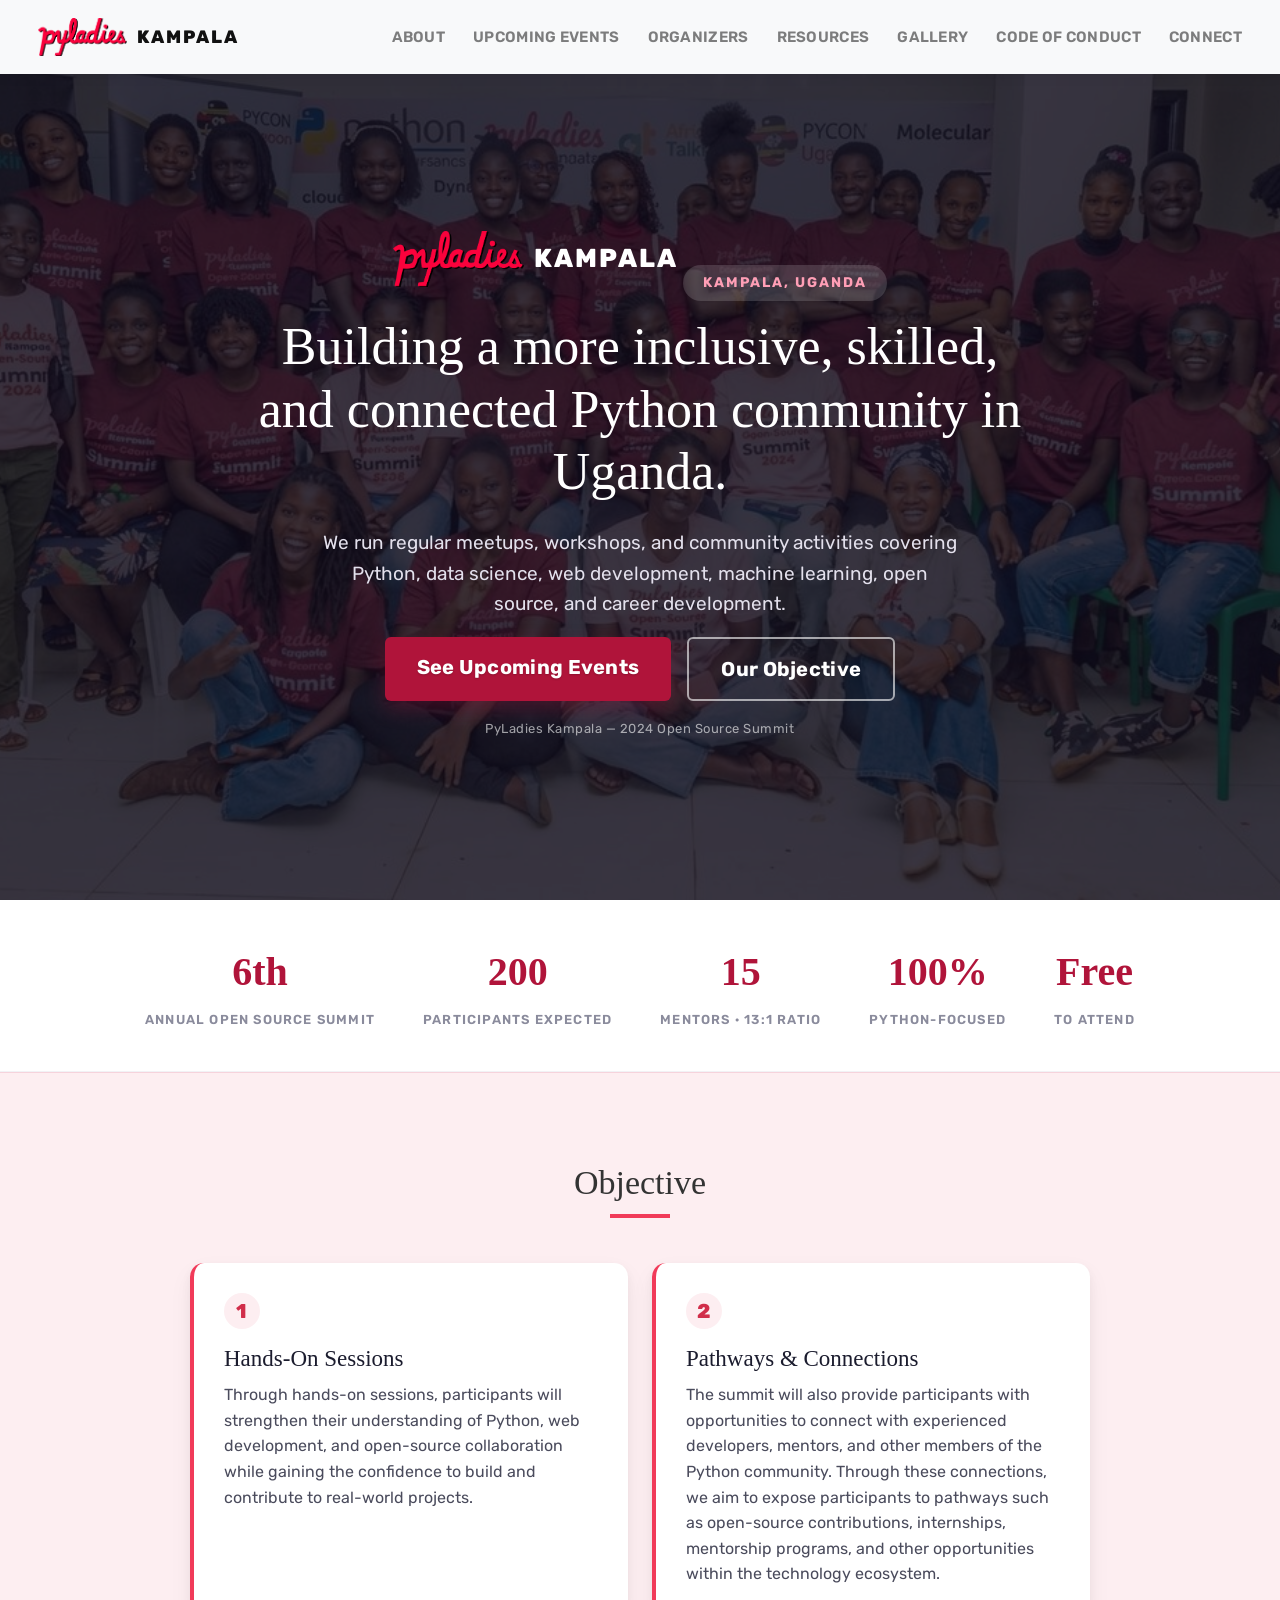
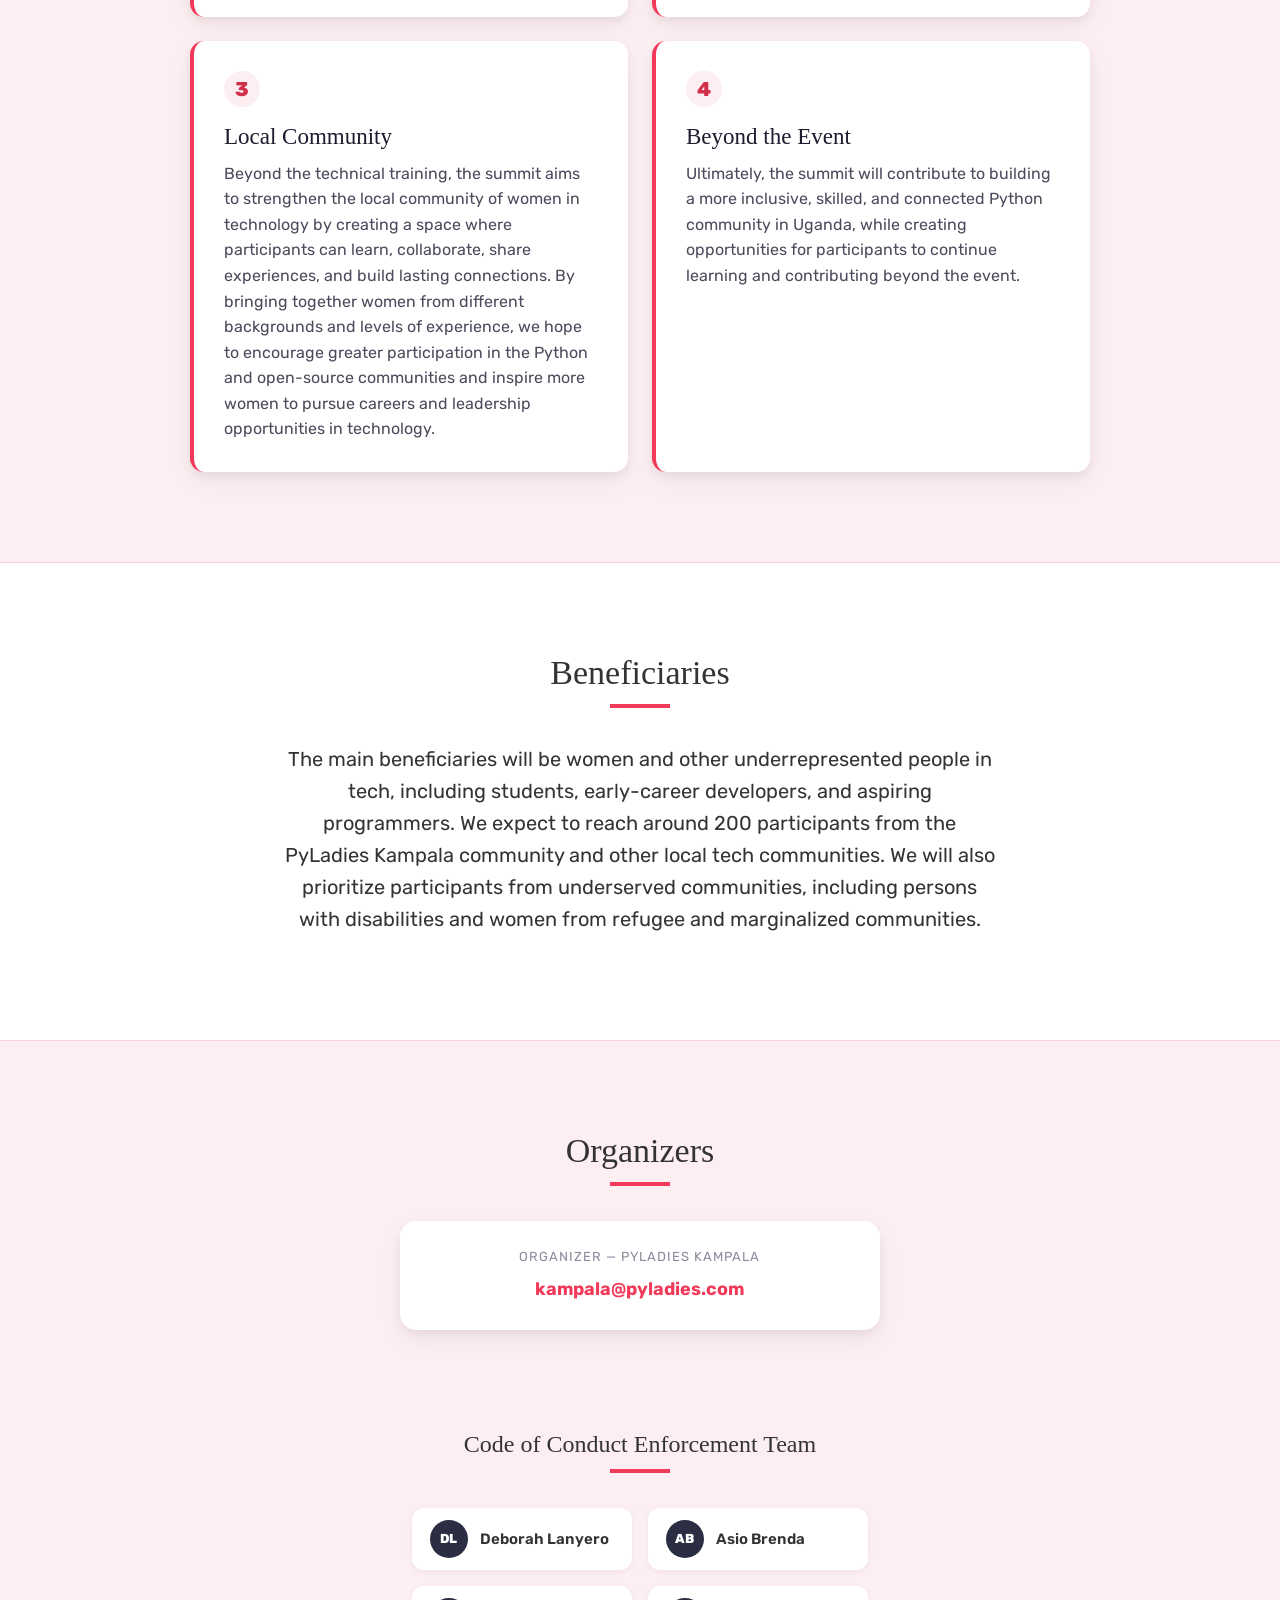
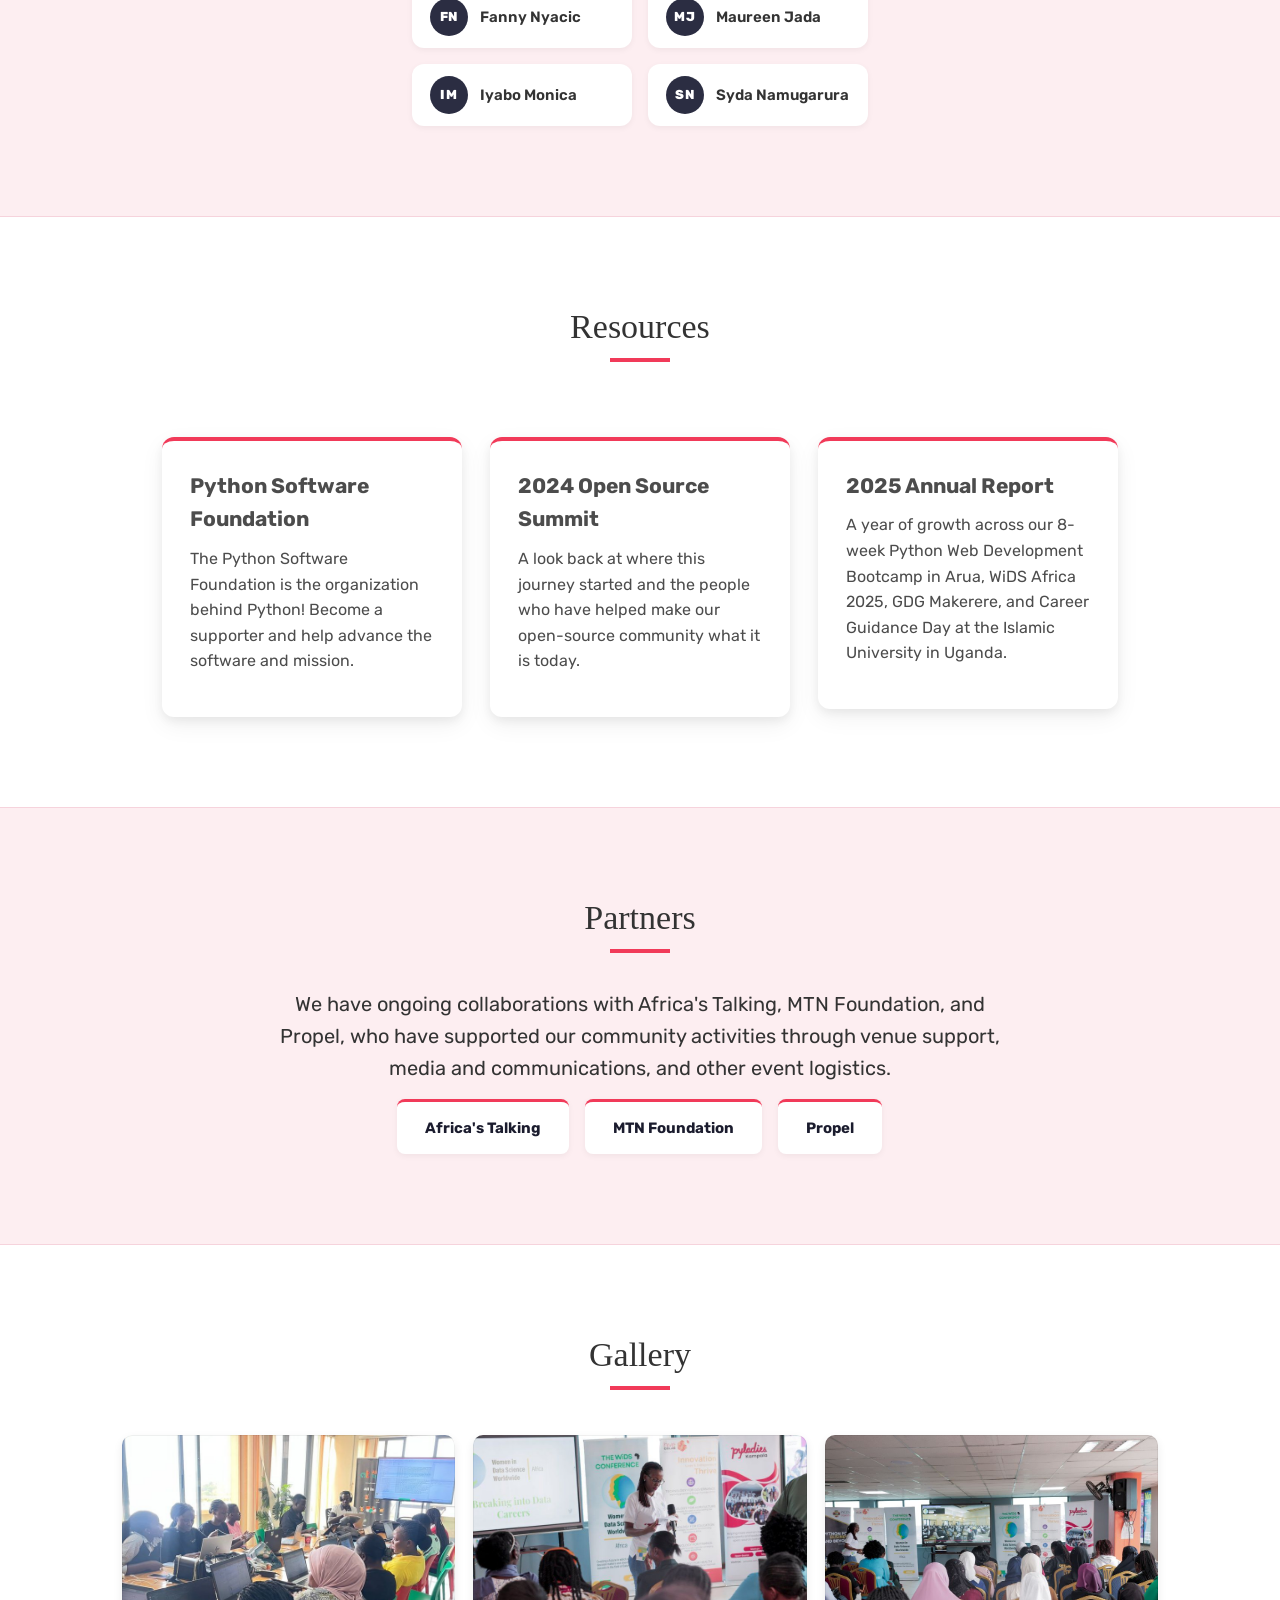
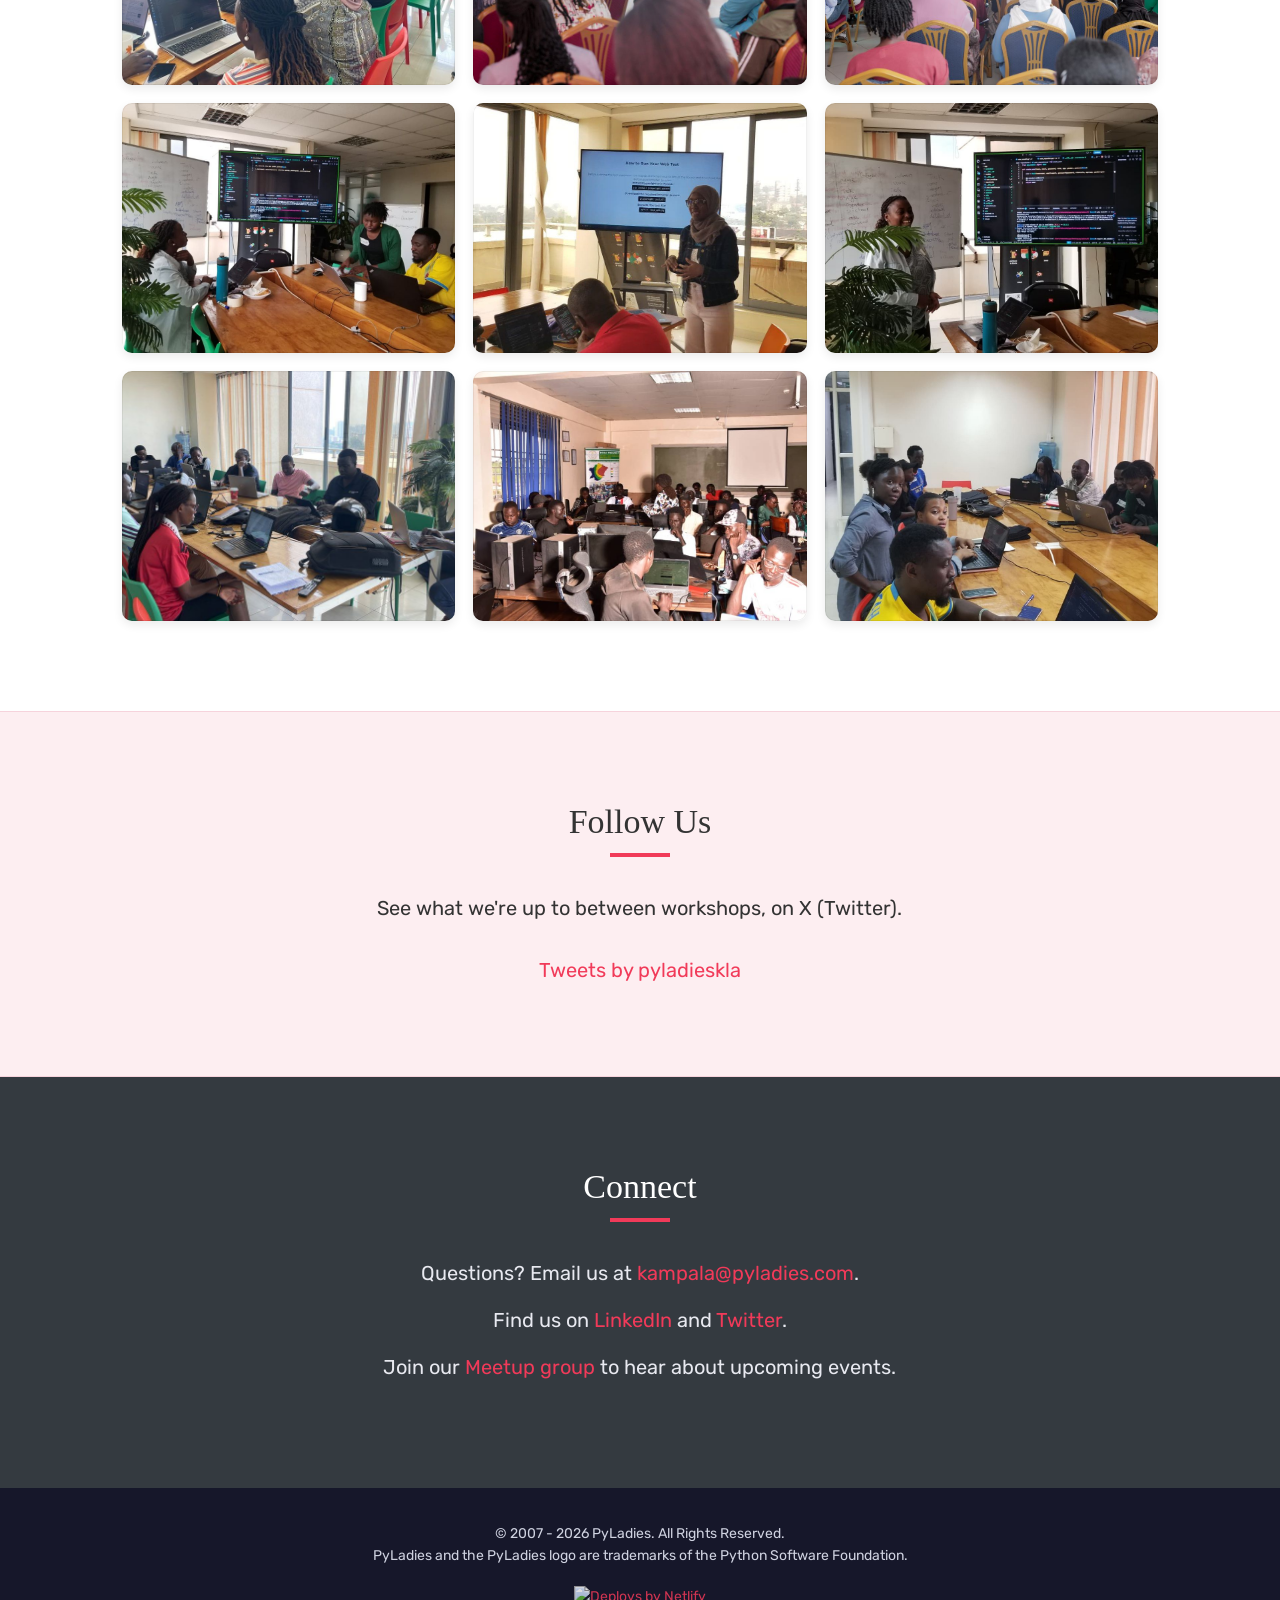
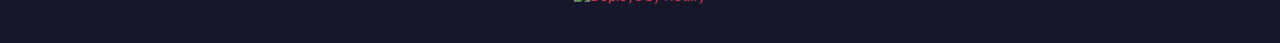
==== commit dccd92c1: "Update summit date to 9 January 2027" ====
--- a/index.html
+++ b/index.html
@@ -72,7 +72,7 @@
                         <a href="events.html" class="btn-link-primary">See Upcoming Events</a>
                         <a href="#about" class="btn-link-outline on-dark">Our Objective</a>
                     </div>
-                    <p class="hero-caption">PyLadies Kampala &mdash; 2026 Open Source Summit</p>
+                    <p class="hero-caption">PyLadies Kampala &mdash; 2024 Open Source Summit</p>
                 </div>
             </div>
         </div>
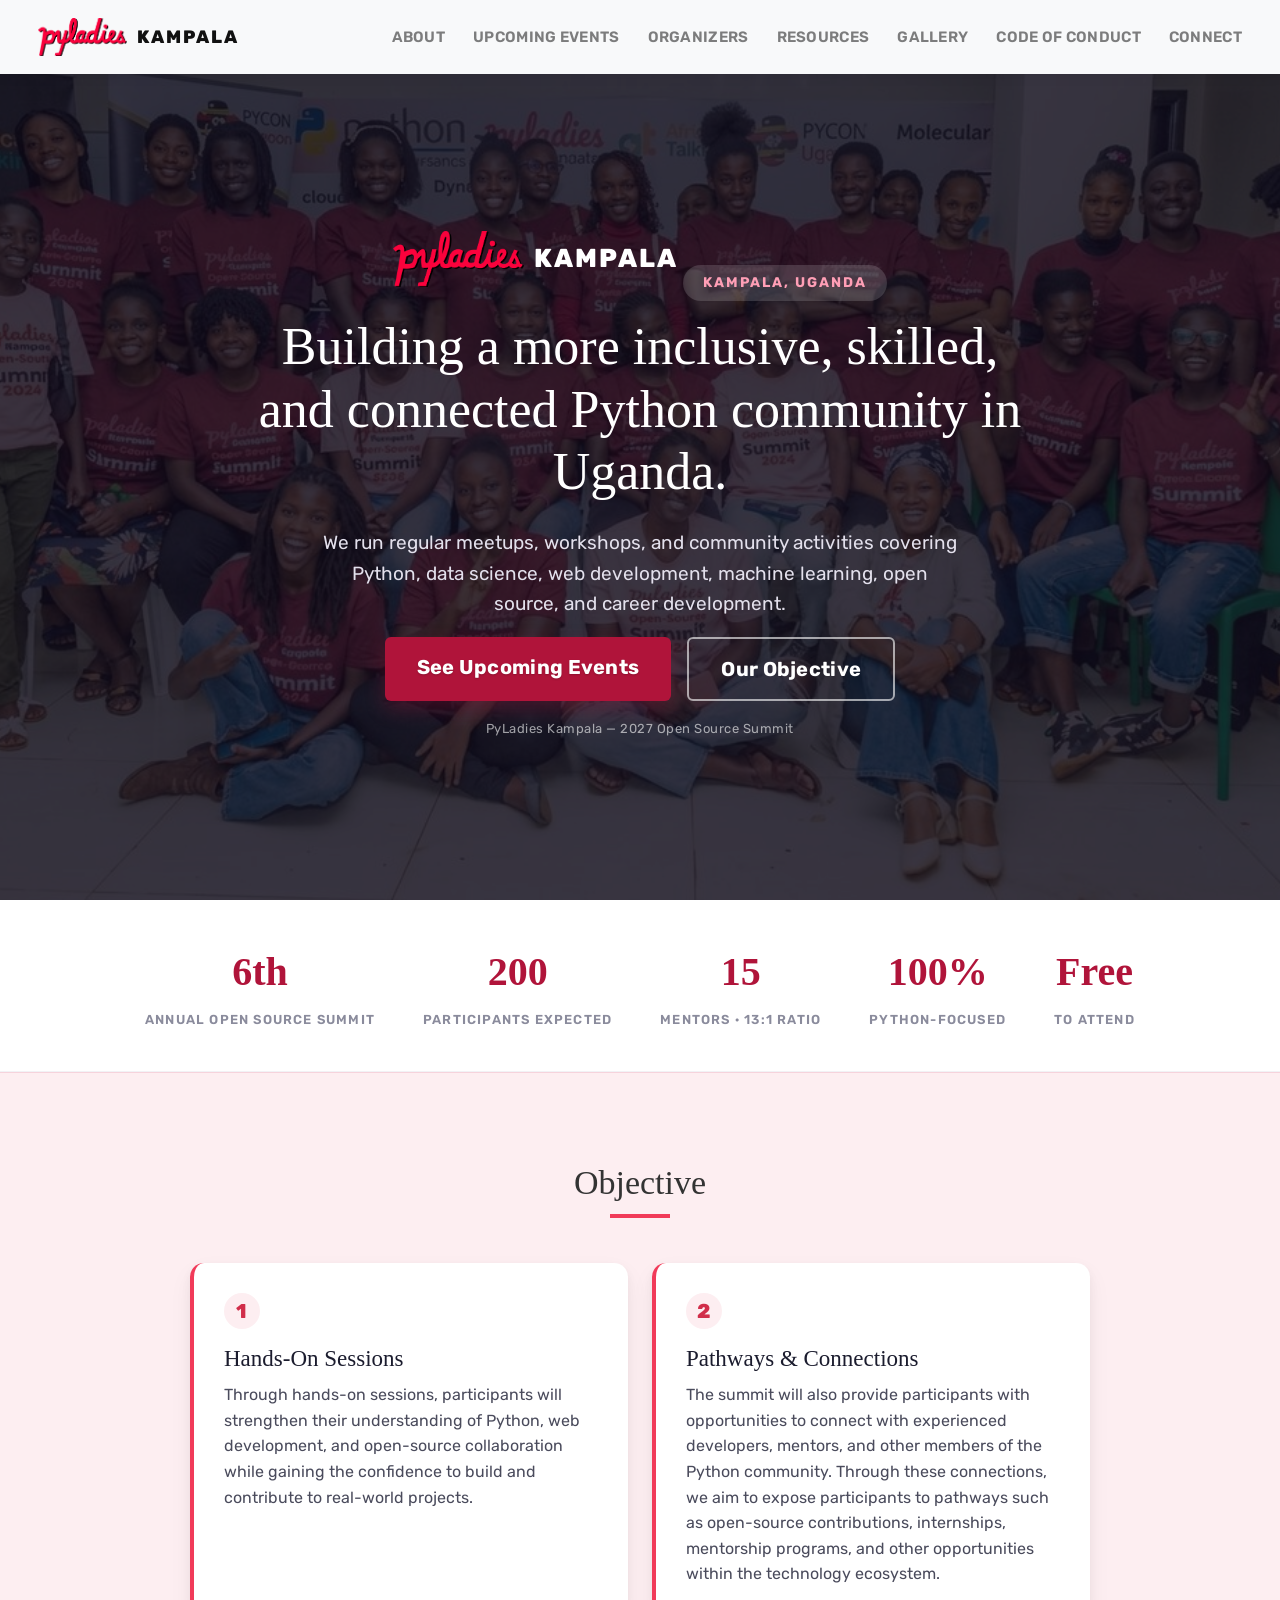
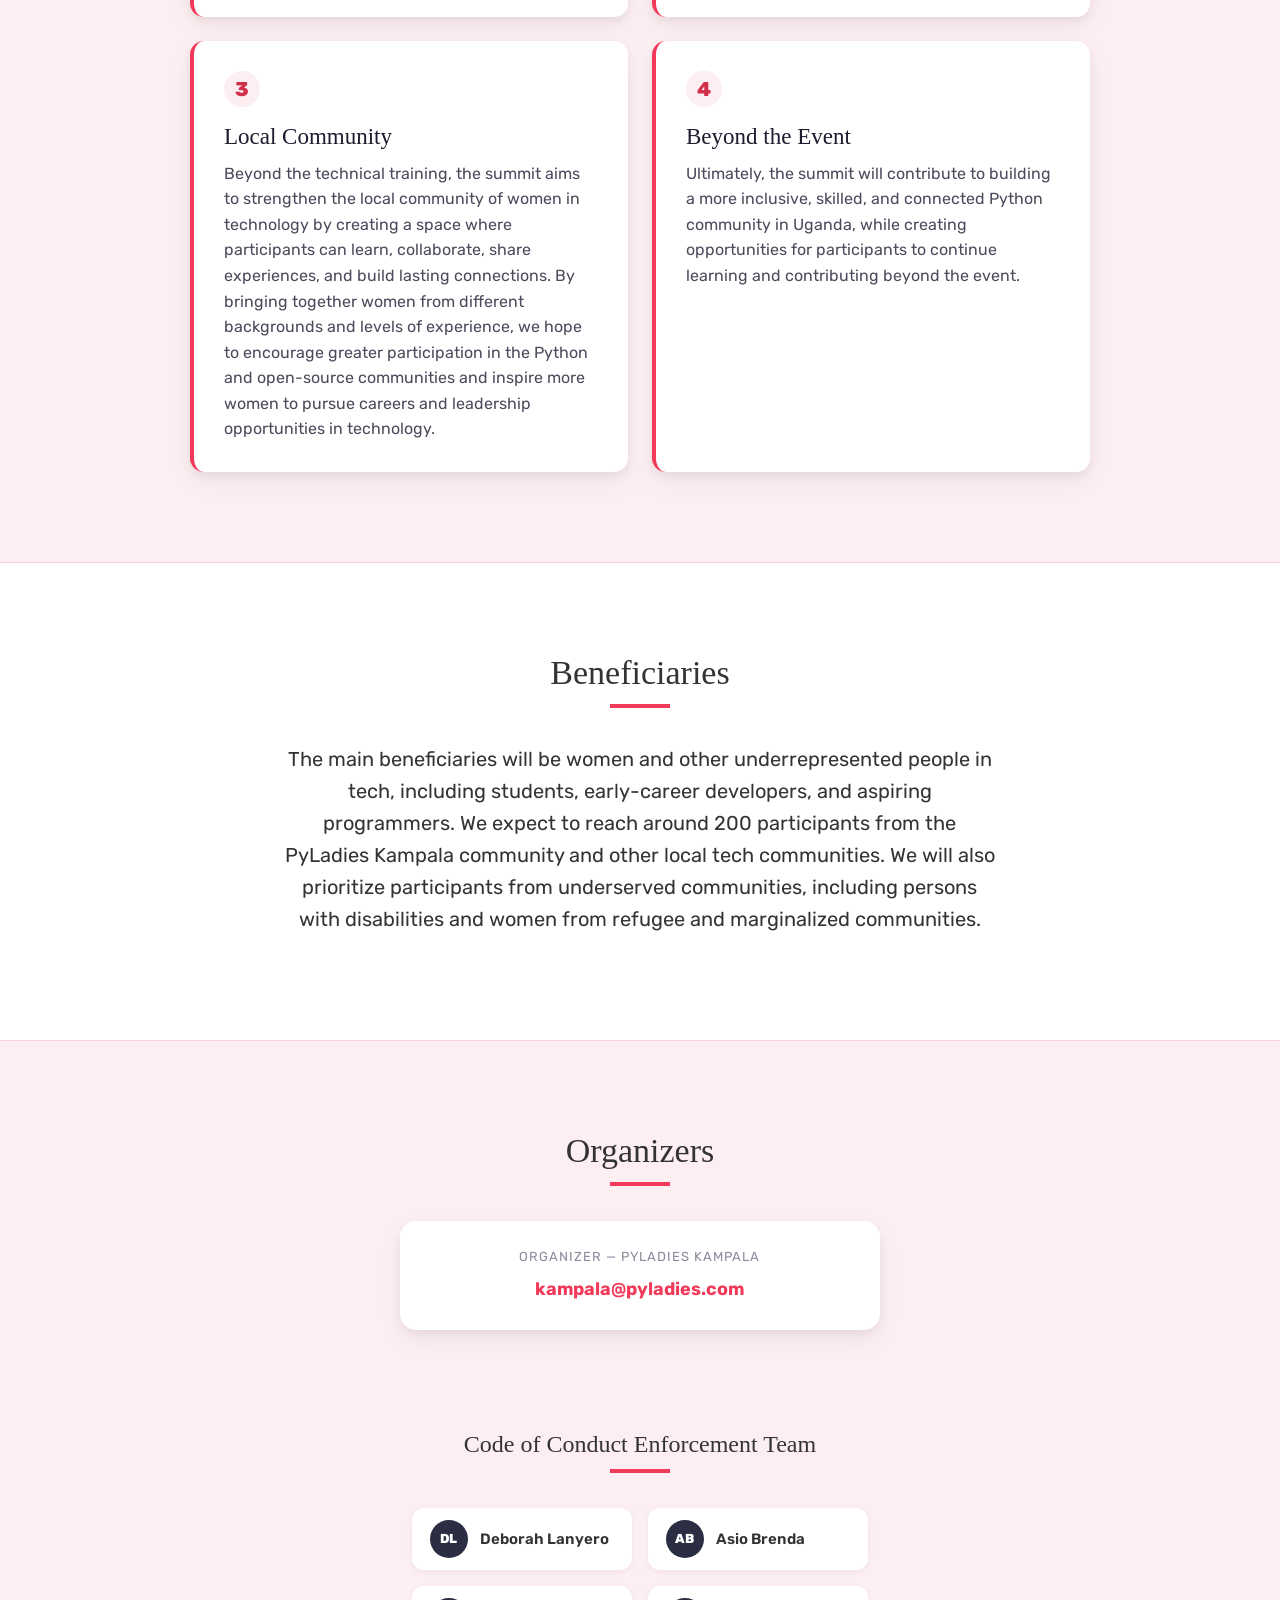
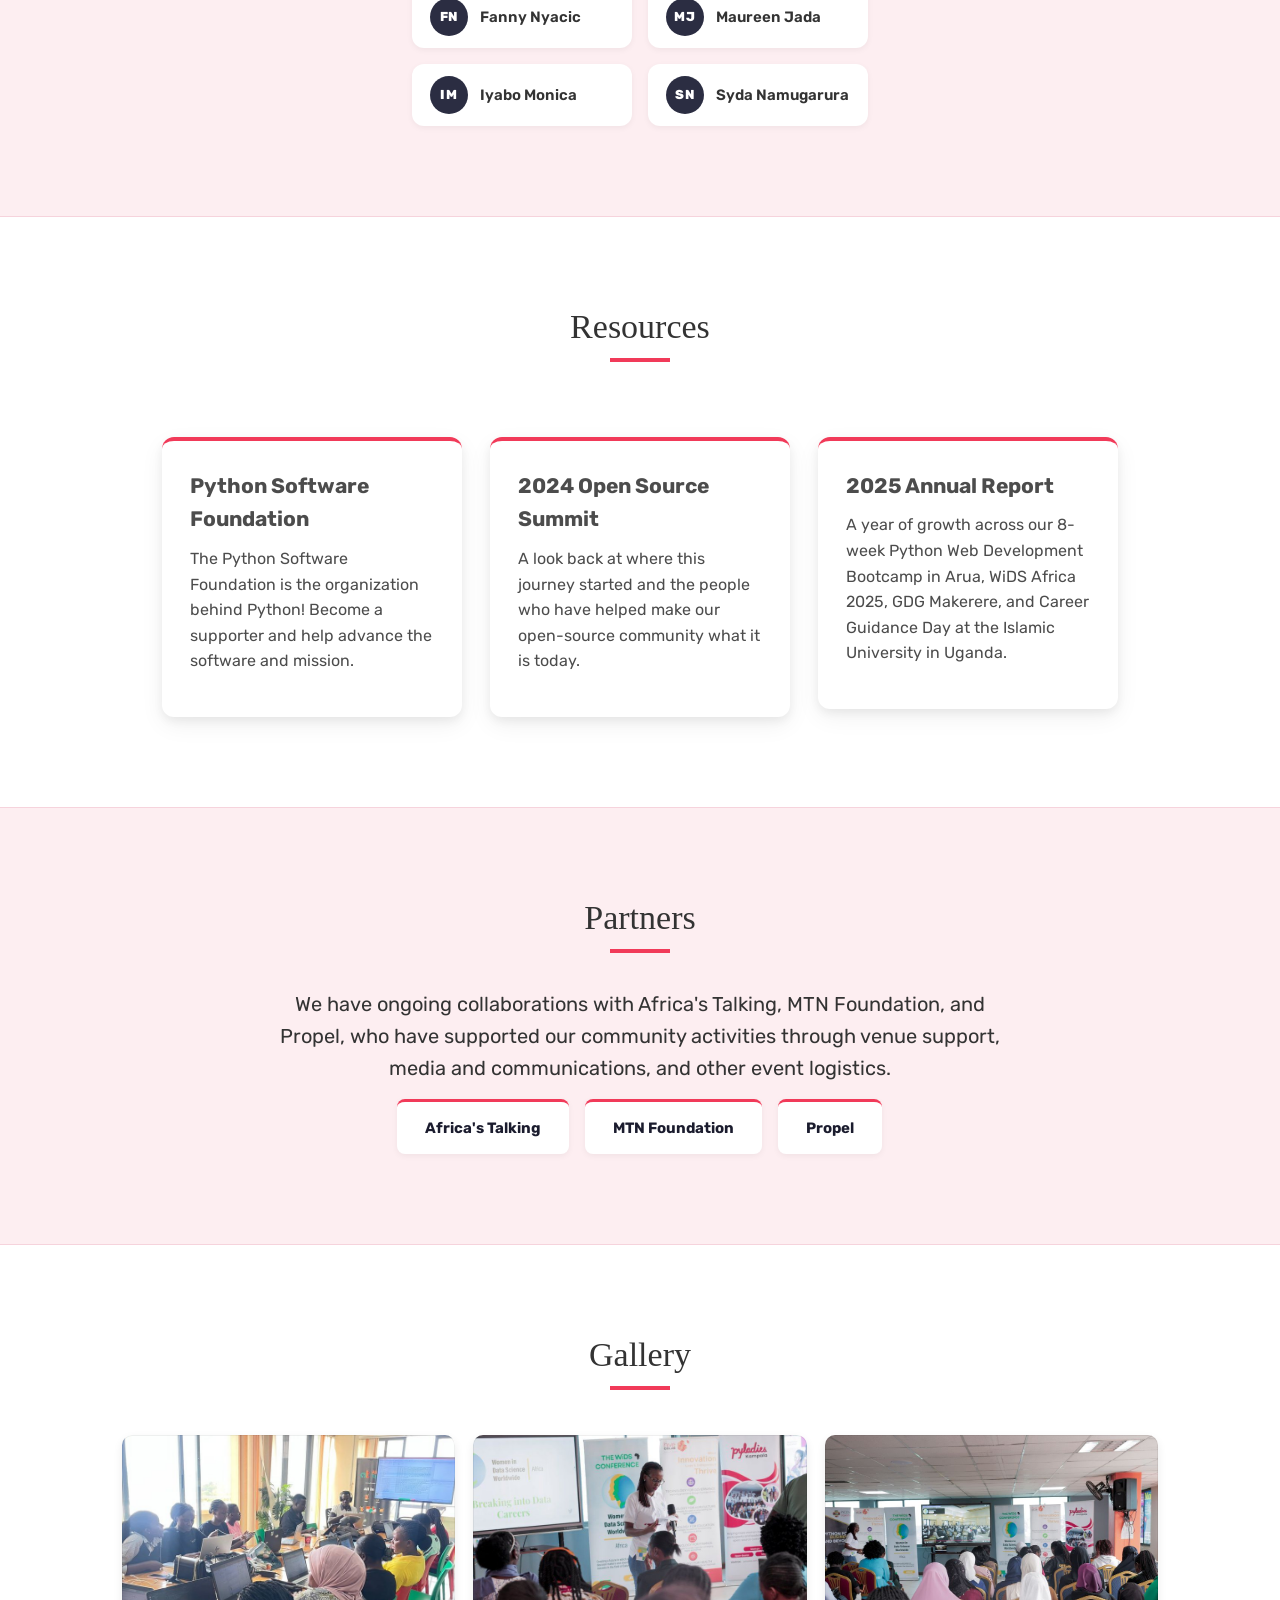
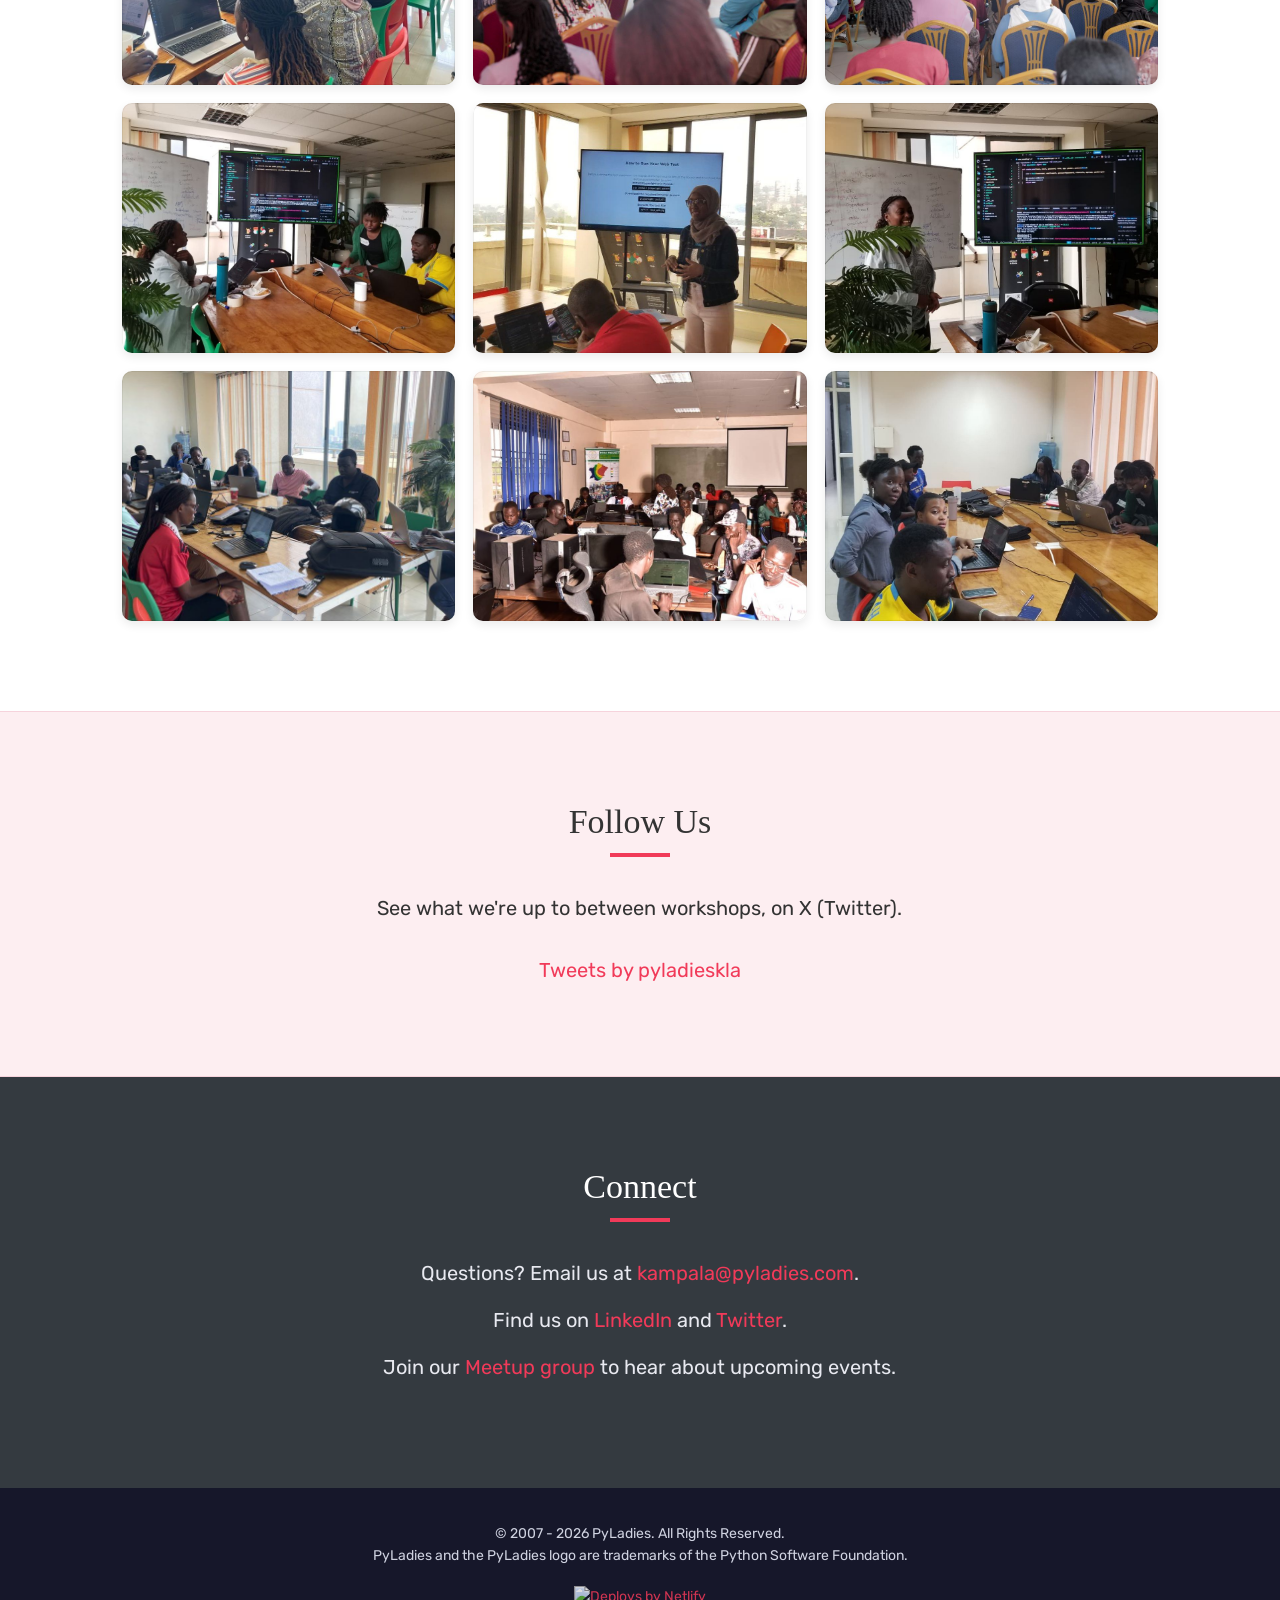
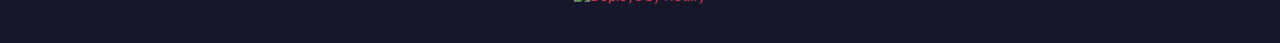
==== commit 602a9104: "Match hero caption year to the event year" ====
--- a/index.html
+++ b/index.html
@@ -72,7 +72,7 @@
                         <a href="events.html" class="btn-link-primary">See Upcoming Events</a>
                         <a href="#about" class="btn-link-outline on-dark">Our Objective</a>
                     </div>
-                    <p class="hero-caption">PyLadies Kampala &mdash; 2024 Open Source Summit</p>
+                    <p class="hero-caption">PyLadies Kampala &mdash; 2027 Open Source Summit</p>
                 </div>
             </div>
         </div>
